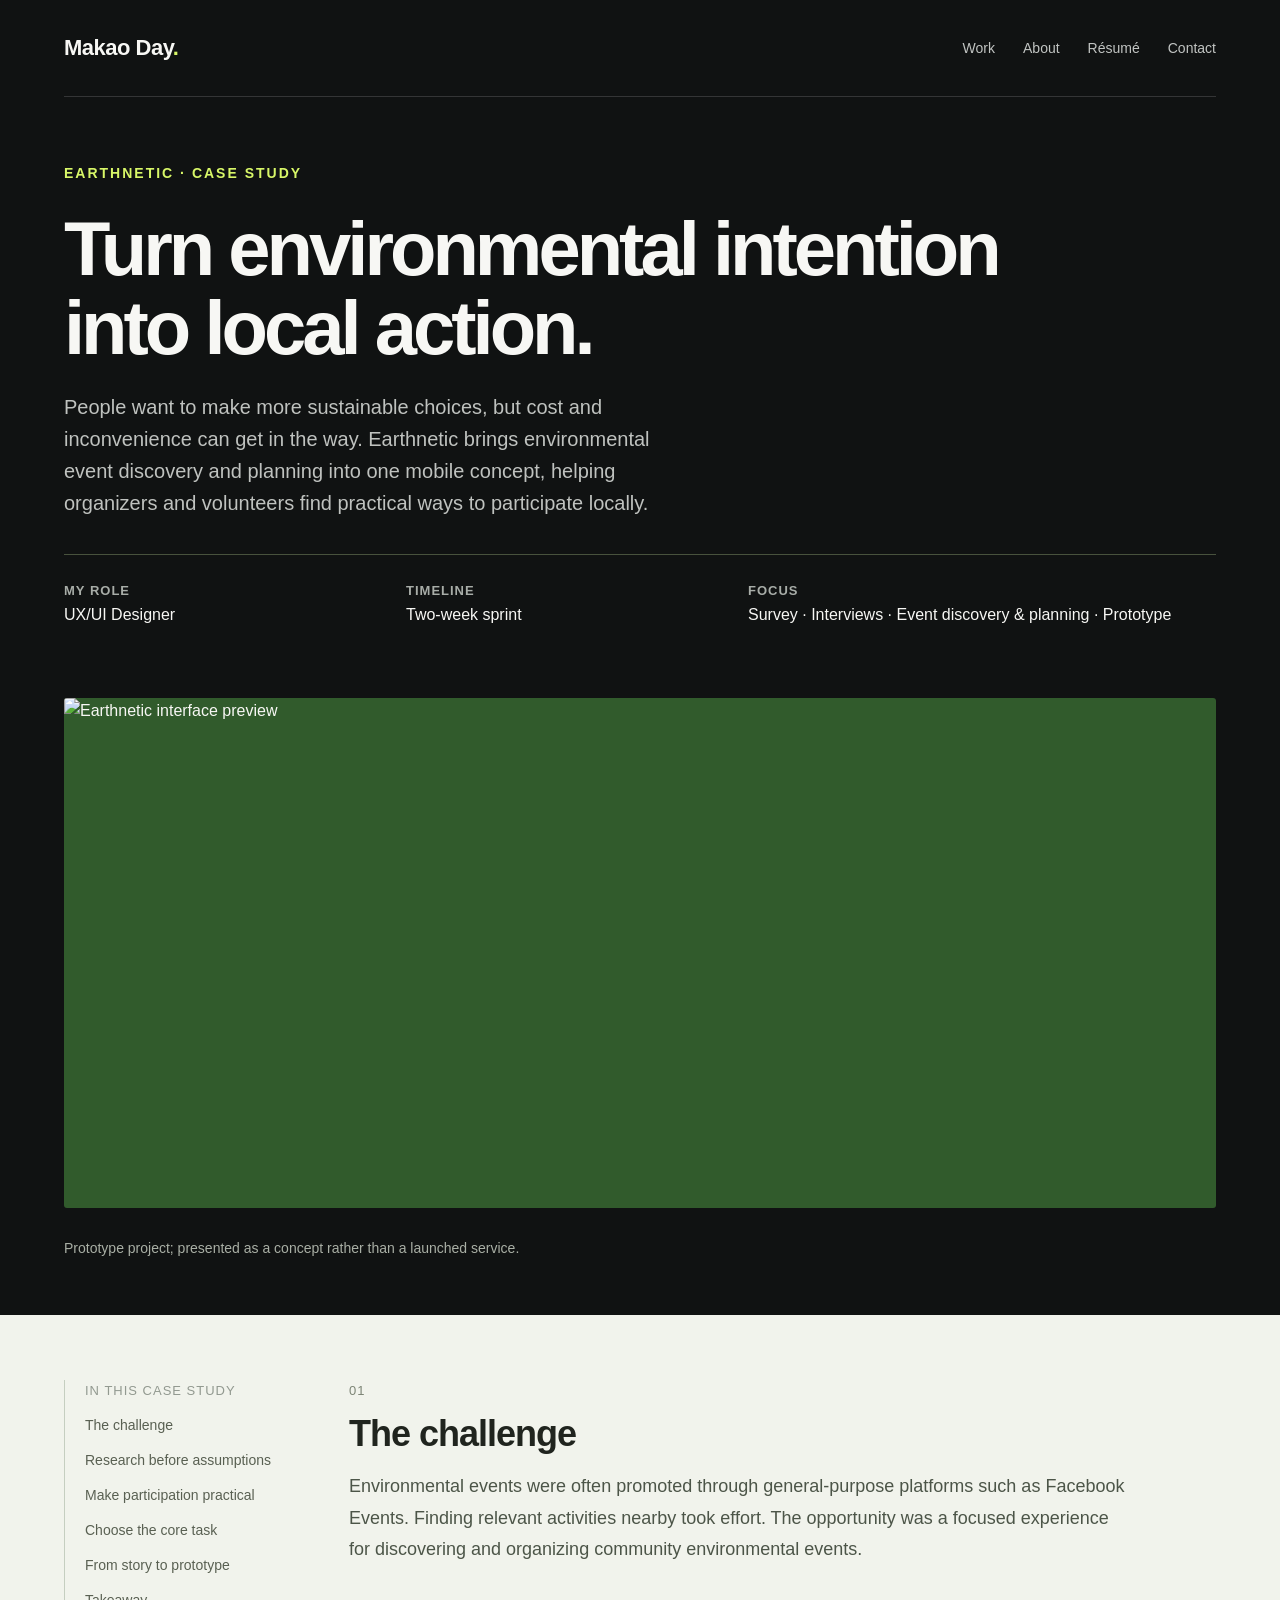
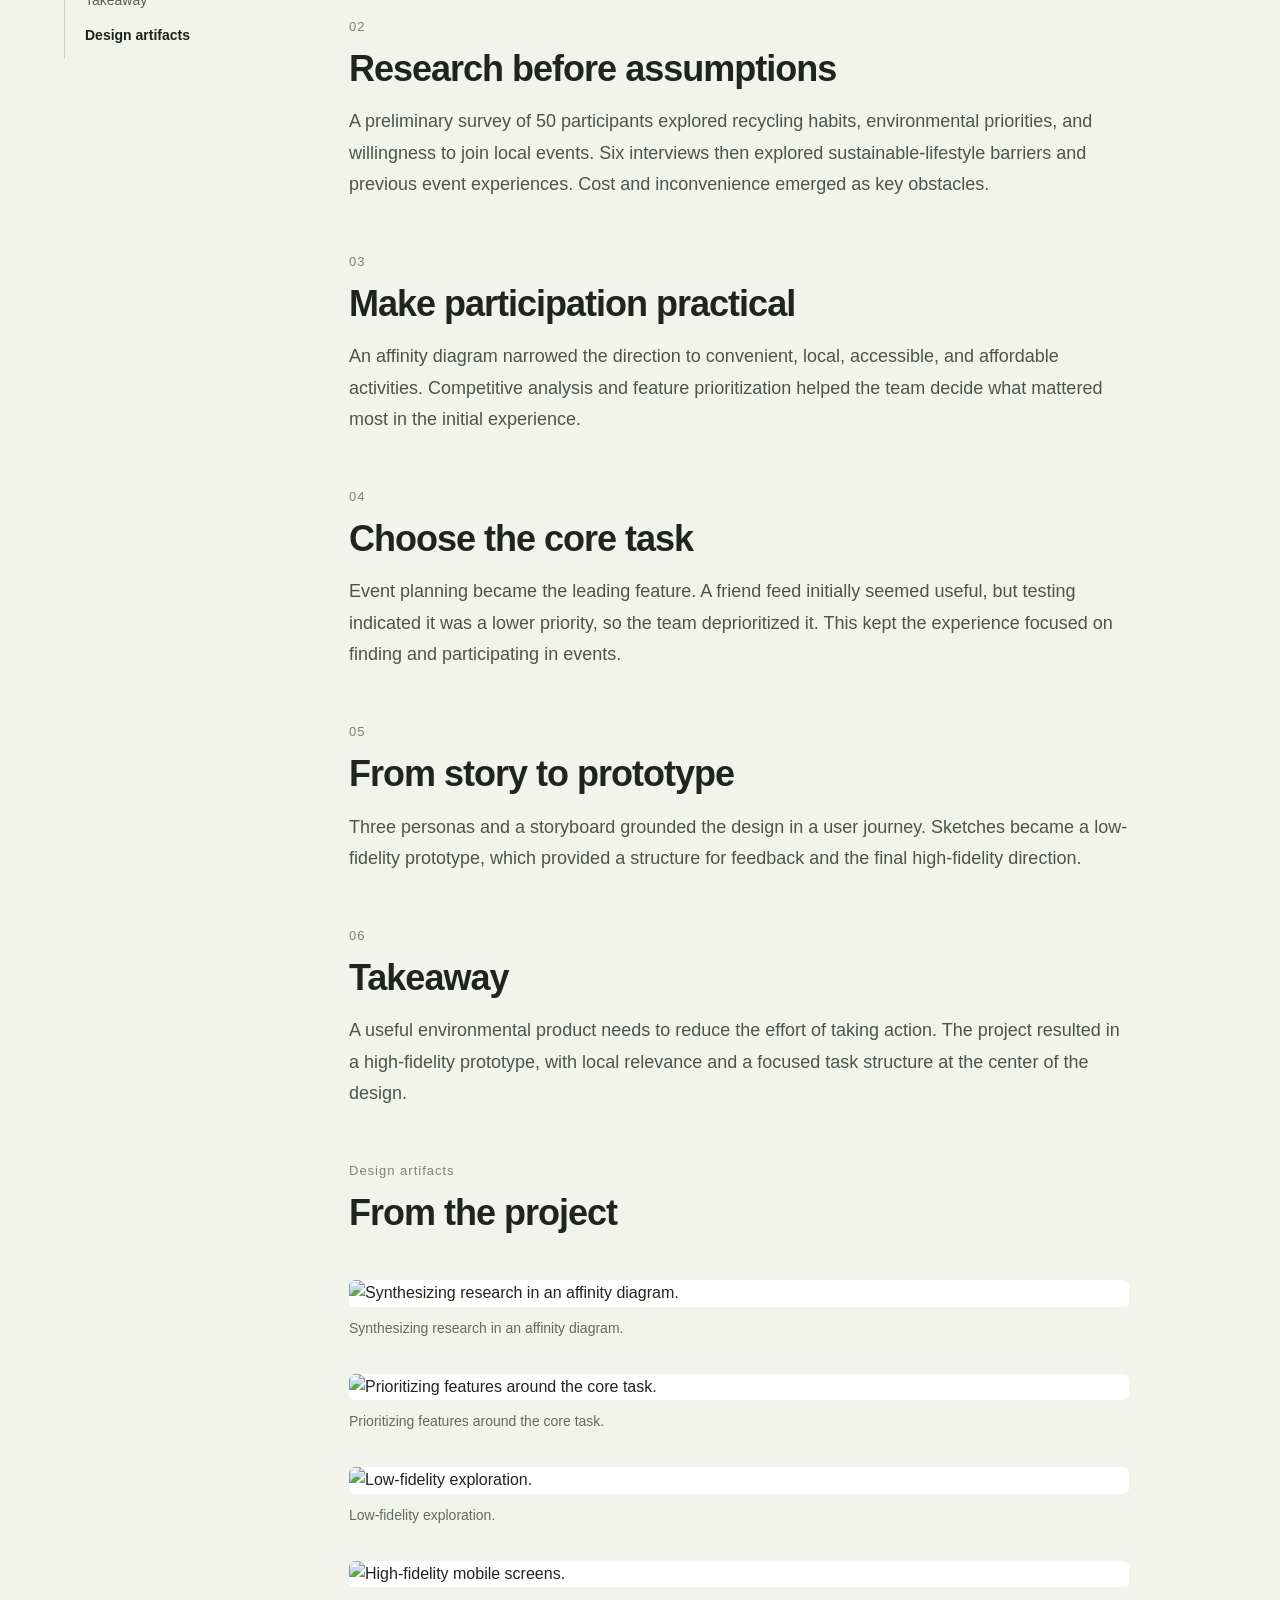
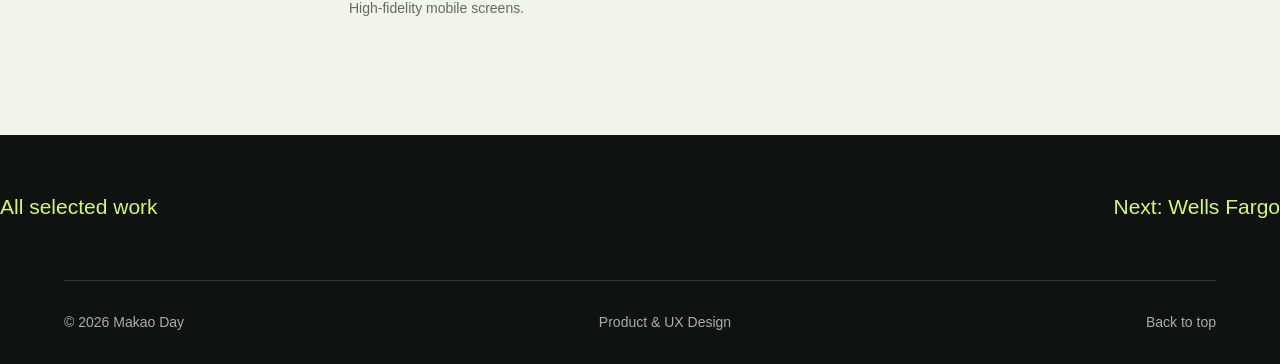
==== earthnetic.html @ 259cfce4 "Add files via upload" ====
<!doctype html><html lang="en"><head><meta charset="utf-8"><meta name="viewport" content="width=device-width,initial-scale=1"><title>Earthnetic | Makao Day</title><meta name="description" content="A mobile concept connecting people with environmental events in their community."><meta name="theme-color" content="#101112"><link rel="stylesheet" href="style.css"><link rel="icon" href="favicon.svg" type="image/svg+xml"></head><body><a class="skip" href="#main">Skip to content</a><div class="wrap"><header><a class="brand" href="index.html">Makao Day<span style="color:#d8f768">.</span></a><nav aria-label="Main navigation"><a href="index.html#work">Work</a><a href="index.html#about">About</a><a href="resume.html">Résumé</a><a href="index.html#contact">Contact</a></nav></header></div><main id="main"><div class="wrap"><section class="case-hero"><div class="eyebrow">Earthnetic · Case study</div><h1>Turn environmental intention into local action.</h1><p class="intro">People want to make more sustainable choices, but cost and inconvenience can get in the way. Earthnetic brings environmental event discovery and planning into one mobile concept, helping organizers and volunteers find practical ways to participate locally.</p><div class="case-meta"><div><strong>My role</strong><span>UX/UI Designer</span></div><div><strong>Timeline</strong><span>Two-week sprint</span></div><div><strong>Focus</strong><span>Survey · Interviews · Event discovery & planning · Prototype</span></div></div></section><div class="case-cover " style="--accent:#315b2c"><img src="assets/home-5-56.webp" alt="Earthnetic interface preview"></div><p class="note">Prototype project; presented as a concept rather than a launched service.</p></div><div class="case-body"><div class="wrap case-layout"><aside class="toc" aria-label="Case study sections"><div class="meta">In this case study</div><a href="#section-0">The challenge</a><a href="#section-1">Research before assumptions</a><a href="#section-2">Make participation practical</a><a href="#section-3">Choose the core task</a><a href="#section-4">From story to prototype</a><a href="#section-5">Takeaway</a><a href="#design-artifacts">Design artifacts</a></aside><article class="story"><section id="section-0"><span class="number">01</span><h2>The challenge</h2><p>Environmental events were often promoted through general-purpose platforms such as Facebook Events. Finding relevant activities nearby took effort. The opportunity was a focused experience for discovering and organizing community environmental events.</p></section><section id="section-1"><span class="number">02</span><h2>Research before assumptions</h2><p>A preliminary survey of 50 participants explored recycling habits, environmental priorities, and willingness to join local events. Six interviews then explored sustainable-lifestyle barriers and previous event experiences. Cost and inconvenience emerged as key obstacles.</p></section><section id="section-2"><span class="number">03</span><h2>Make participation practical</h2><p>An affinity diagram narrowed the direction to convenient, local, accessible, and affordable activities. Competitive analysis and feature prioritization helped the team decide what mattered most in the initial experience.</p></section><section id="section-3"><span class="number">04</span><h2>Choose the core task</h2><p>Event planning became the leading feature. A friend feed initially seemed useful, but testing indicated it was a lower priority, so the team deprioritized it. This kept the experience focused on finding and participating in events.</p></section><section id="section-4"><span class="number">05</span><h2>From story to prototype</h2><p>Three personas and a storyboard grounded the design in a user journey. Sketches became a low-fidelity prototype, which provided a structure for feedback and the final high-fidelity direction.</p></section><section id="section-5"><span class="number">06</span><h2>Takeaway</h2><p>A useful environmental product needs to reduce the effort of taking action. The project resulted in a high-fidelity prototype, with local relevance and a focused task structure at the center of the design.</p></section><section id="design-artifacts"><span class="number">Design artifacts</span><h2>From the project</h2><div class="gallery"><figure><img data-zoom tabindex="0" src="assets/earthnetic-3-45.webp" alt="Synthesizing research in an affinity diagram." loading="lazy"><figcaption>Synthesizing research in an affinity diagram.</figcaption></figure><figure><img data-zoom tabindex="0" src="assets/earthnetic-4-50.webp" alt="Prioritizing features around the core task." loading="lazy"><figcaption>Prioritizing features around the core task.</figcaption></figure><figure><img data-zoom tabindex="0" src="assets/earthnetic-7-60.webp" alt="Low-fidelity exploration." loading="lazy"><figcaption>Low-fidelity exploration.</figcaption></figure><figure><img data-zoom tabindex="0" src="assets/earthnetic-8-64.webp" alt="High-fidelity mobile screens." loading="lazy"><figcaption>High-fidelity mobile screens.</figcaption></figure></div></section></article></div></div><div class="wrap next"><a href="index.html#work">All selected work</a><a href="wells-fargo.html">Next: Wells Fargo</a></div></main><div class="wrap"><footer><span>© 2026 Makao Day</span><span>Product & UX Design</span><a href="#main">Back to top</a></footer></div><dialog aria-label="Expanded project image"><button type="button">Close image</button><img alt=""></dialog><script src="script.js"></script></body></html>
---- style.css ----
*{box-sizing:border-box}html{scroll-behavior:smooth}body{margin:0;background:#101112;color:#f7f7f4;font-family:Arial,Helvetica,sans-serif;font-size:16px;line-height:1.65}a{color:inherit;text-decoration:none}a:focus-visible,button:focus-visible{outline:3px solid #d8f768;outline-offset:6px}.wrap{max-width:1280px;margin:auto;padding:0 64px}header{display:flex;align-items:center;justify-content:space-between;padding:28px 0;border-bottom:1px solid #343536}nav{display:flex;gap:28px}.brand{font-weight:700;font-size:19px;letter-spacing:-.5px}nav a{font-size:14px;color:#c1c4c2}nav a:hover{color:#d8f768}.hero{padding:86px 0 70px;position:relative}.eyebrow{font-size:14px;text-transform:uppercase;letter-spacing:2px;color:#d8f768;font-weight:600}h1{font-size:clamp(48px,7vw,90px);line-height:1.04;letter-spacing:-4px;font-weight:500;margin:24px 0}h1 em{font-style:normal;color:#d8f768}.intro{max-width:610px;font-size:20px;color:#bfc2bf;line-height:1.6}.hero-bottom{display:flex;justify-content:space-between;align-items:end;gap:24px;margin-top:36px}.pill{display:inline-block;border:1px solid #545653;border-radius:100px;padding:10px 18px;font-size:14px;color:#d5d7d2}.button{display:inline-block;background:#d8f768;color:#171b11;padding:13px 23px;border-radius:4px;font-size:16px;font-weight:600}.section-head{display:flex;justify-content:space-between;align-items:center;border-top:1px solid #343536;padding:28px 0}.section-head h2{font-size:24px;letter-spacing:-.7px;margin:0}.muted{color:#a8ada8;font-size:14px}.grid{display:grid;grid-template-columns:1fr 1fr;gap:46px 28px}.card{display:block}.art{height:365px;overflow:hidden;border-radius:8px;display:flex;justify-content:center;align-items:center;background:var(--accent)}.art img{width:100%;height:100%;object-fit:cover;transition:transform .4s}.card.wells .art img{object-fit:contain;width:auto;max-width:75%;padding:25px 0}.card:hover .art img{transform:scale(1.035)}.card h3{font-size:25px;letter-spacing:-.8px;margin:17px 0 6px}.card p{color:#bfc2bf;margin:7px 0 12px;max-width:490px}.meta{font-size:13px;color:#929990;text-transform:uppercase;letter-spacing:1px}.card .read{font-size:14px;border-bottom:1px solid #b7c78d;padding-bottom:4px;color:#d8f768;display:inline-block;margin-top:12px}.about{display:grid;grid-template-columns:1fr 1.45fr;gap:60px;margin:100px 0 70px;border-top:1px solid #343536;padding-top:55px}.portrait{width:100%;border-radius:8px}.about h2,.contact h2{font-size:44px;line-height:1.12;letter-spacing:-2px;margin:12px 0 20px}.about p{color:#bfc2bf}.skills{display:flex;flex-wrap:wrap;gap:10px;margin-top:25px}.skills span{font-size:14px;border:1px solid #3e443c;padding:7px 12px;border-radius:4px}.extra{display:grid;grid-template-columns:1fr 1fr;gap:28px;margin:70px 0}.extra img{width:100%;border-radius:8px}.extra h3{font-size:30px;line-height:1.2}.contact{padding:70px 0;border-top:1px solid #343536}.contact p{color:#bfc2bf}.contact .email{font-size:clamp(18px,3vw,32px);border-bottom:1px solid #d8f768;overflow-wrap:anywhere}footer{display:flex;justify-content:space-between;padding:30px 0;border-top:1px solid #343536;font-size:14px;color:#a8ada8}.case-hero{padding:65px 0 45px}.case-hero h1{max-width:950px;font-size:clamp(42px,6vw,76px)}.case-meta{display:grid;grid-template-columns:1fr 1fr 1.5fr;gap:30px;border-top:1px solid #343536;padding:25px 0;margin-top:35px}.case-meta strong{display:block;font-size:13px;letter-spacing:1px;text-transform:uppercase;color:#a8ada8}.case-meta span{font-size:16px}.case-cover{height:510px;display:flex;justify-content:center;align-items:center;border-radius:8px;overflow:hidden;background:var(--accent)}.case-cover img{height:100%;width:100%;object-fit:contain}.case-cover.wells img{padding:30px;width:auto;max-width:100%}.case-body{background:#f3f4ef;color:#20241e;margin-top:55px;padding:65px 0}.case-layout{display:grid;grid-template-columns:220px 1fr;gap:65px}.toc{position:sticky;top:24px;align-self:start}.toc a{display:block;font-size:14px;color:#596052;margin:12px 0}.toc a:hover{color:#20241e;text-decoration:underline}.story section{padding:0 0 38px;scroll-margin-top:30px;max-width:780px}.story h2{font-size:31px;letter-spacing:-1px;line-height:1.2;margin:0 0 16px}.story p{margin:0;color:#4c5548;font-size:18px;line-height:1.75}.number{display:block;color:#7c8475;font-size:13px;letter-spacing:1px;margin-bottom:10px}.gallery{display:grid;gap:34px;padding-top:30px}.gallery figure{margin:0}.gallery img{display:block;width:100%;height:auto;border-radius:6px;background:white;cursor:zoom-in}.gallery figcaption{font-size:14px;color:#626c5a;margin-top:10px}.note{font-size:14px;color:#a9afa5;padding:15px 0 0}.next{padding:55px 0;display:flex;justify-content:space-between;gap:20px}.next a{color:#d8f768;font-size:21px}dialog{border:0;background:#151714;padding:20px;border-radius:8px;width:95vw;max-width:1300px;max-height:95vh;color:white}dialog::backdrop{background:#000d}dialog img{max-width:100%;max-height:78vh;display:block;margin:auto;object-fit:contain}dialog button{display:block;margin:0 0 15px auto;border:1px solid #7d8675;background:transparent;color:white;font-size:16px;padding:8px 18px;cursor:pointer}.resume{max-width:850px}.resume h1{font-size:60px}.resume h2{margin-top:38px;font-size:24px}.resume h3{font-size:19px;margin:24px 0 0}.resume p{color:#c5cac0}.skip{position:absolute;left:-9999px}.skip:focus{left:15px;top:10px;background:#d8f768;color:black;padding:8px;z-index:5}@media(max-width:800px){.wrap{padding:0 24px}header{padding:20px 0}nav{gap:16px}.hero{padding:56px 0}h1{letter-spacing:-2px}.intro{font-size:18px}.hero-bottom{align-items:start;flex-direction:column}.grid{gap:32px 20px}.art{height:270px}.about{grid-template-columns:1fr;gap:28px;margin-top:65px}.portrait{max-width:440px}.case-layout{display:block}.toc{display:none}.case-meta{grid-template-columns:1fr 1fr}.case-meta div:last-child{grid-column:1/-1}.case-cover{height:380px}.case-body{padding:40px 0}.story p{font-size:17px}.extra{gap:25px}.extra h3{font-size:24px}}@media(max-width:560px){.grid,.extra{grid-template-columns:1fr}.art{height:320px}.brand{font-size:17px}nav{gap:12px}nav a{font-size:13px}.hero h1{font-size:49px}.section-head{align-items:start;gap:12px}.about h2,.contact h2{font-size:36px}.case-cover{height:330px}.case-meta{gap:18px}.next{flex-direction:column}footer{gap:20px;flex-wrap:wrap}}@media(prefers-reduced-motion:reduce){html{scroll-behavior:auto}.art img{transition:none}}@media print{body{background:white;color:black}header,footer,.button{display:none}.resume{max-width:none}.resume p{color:black}.wrap{padding:0}h1{font-size:32px!important}.resume h2{margin-top:20px}.resume h3{margin-top:14px}}
/* Editorial composition and motion */
:root{--lime:#d8f768;--ease:cubic-bezier(.22,1,.36,1)}
@view-transition{navigation:auto}
::view-transition-old(root){animation:page-out .28s ease both}
::view-transition-new(root){animation:page-in .5s var(--ease) both}
@keyframes page-out{to{opacity:0;transform:translateX(-35px)}}
@keyframes page-in{from{opacity:0;transform:translateX(55px)}to{opacity:1;transform:translateX(0)}}
body{background:#101212}header{position:relative;padding:30px 0}.brand{font-size:22px}nav a{position:relative}nav a:after{content:'';position:absolute;left:0;bottom:-5px;width:0;height:1px;background:var(--lime);transition:width .25s}nav a:hover:after{width:100%}.hero{padding:70px 0 64px}.hero-index{font-size:12px;letter-spacing:2px;color:#7b847a;margin-bottom:40px}.hero .eyebrow{letter-spacing:1px}.hero h1{font-size:clamp(68px,9vw,118px);font-weight:600;line-height:.98;letter-spacing:-6px;max-width:880px}.hero h1 em{font-family:Georgia,serif;font-weight:400;font-style:italic;letter-spacing:-6px}.hero .intro{max-width:580px;font-size:19px}.hero-note{position:absolute;right:0;bottom:155px;display:flex;align-items:center;gap:18px;font-size:14px;color:#bdc5ba;line-height:1.5}.hero-note img{width:86px;height:108px;object-fit:cover;border-radius:45px}.hero-bottom{margin-top:45px}.button{border:0;border-radius:100px;padding:14px 24px;transition:transform .25s,background .25s}.button:hover{background:#ebffa7;transform:translateY(-3px)}.pill{background:#191e17;border-color:#343e2e}.section-head{padding:32px 0}.section-head h2{font-size:28px}.grid{gap:56px 30px}.card{position:relative}.art{border-radius:3px;height:370px}.card-copy{padding:20px 0 0}.project-index{font-size:12px;letter-spacing:1.6px;color:#929c88}.card h3{margin-top:12px;font-size:29px;line-height:1.15}.card p{font-size:16px}.card .read{margin-top:18px}.card .art img{transition:transform .7s var(--ease)}.card:hover .art img{transform:scale(1.055)}.card.wells{grid-column:1/-1;display:grid;grid-template-columns:1.1fr 1fr;background:#1b201a;gap:48px;border-radius:4px;overflow:hidden}.card.wells .art{height:465px;border-radius:0}.card.wells .card-copy{align-self:center;padding:30px 40px 30px 0}.card.wells h3{font-size:42px;letter-spacing:-1.4px}.card.wells p{font-size:20px;line-height:1.55}.card.wells .meta{display:block;margin-top:22px}.card.wells .art img{max-width:85%}.card:last-child{grid-column:1/-1;display:grid;grid-template-columns:1fr 1fr;gap:48px;border-top:1px solid #343b32;padding-top:42px}.card:last-child .card-copy{align-self:center;padding-right:35px}.about{margin-top:110px;padding-top:70px}.about h2{font-size:52px;letter-spacing:-2px}.portrait{border-radius:3px;aspect-ratio:4/5;object-fit:cover}.skills span{border-radius:100px}.contact{position:relative;padding:80px 0 90px;overflow:hidden}.contact-mark{display:block;font-size:clamp(45px,10vw,122px);font-weight:700;color:#d8f768;line-height:1;letter-spacing:-4px;margin-bottom:44px}.contact h2{font-size:32px}.case-hero h1{font-weight:600}.case-cover{border-radius:3px}.case-body{background:#f1f3ec}.story h2{font-size:36px}.story section{padding-bottom:50px}.case-meta{border-top-color:#48523d}.toc{border-left:1px solid #c5cec0;padding-left:20px}.toc a[aria-current=true]{color:#1c2417;font-weight:700}.scroll-progress{position:fixed;left:0;top:0;height:3px;background:var(--lime);transform-origin:left;z-index:40;pointer-events:none;width:100%;transform:scaleX(0)}.reveal{opacity:0;transform:translateY(28px);transition:opacity .7s var(--ease),transform .7s var(--ease)}.reveal.visible{opacity:1;transform:none}.page-leaving{animation:page-out .2s ease both}.page-entering{animation:page-in .4s var(--ease) both}.outline-button{display:inline-block;border:1px solid #5c6756;border-radius:100px;padding:12px 20px;background:transparent;color:inherit;font-size:15px;font-family:inherit;cursor:pointer}.outline-button:hover{border-color:var(--lime);color:var(--lime)}.resume-actions{display:flex;gap:12px;flex-wrap:wrap;margin:28px 0 45px}.japanese{max-width:1000px}.japanese h1{letter-spacing:0;font-size:56px}.japanese h2{letter-spacing:0}.japanese p{line-height:1.9}.japanese h3{line-height:1.6}.resume-skill-list{border-top:1px solid #48523d;margin-top:40px}
@media(max-width:1000px){.hero-note{right:0;bottom:130px}.hero .intro{max-width:480px}.hero-note span{display:none}.card.wells{gap:28px}.card.wells .card-copy{padding-right:25px}.card.wells h3{font-size:34px}.card.wells p{font-size:18px}}
@media(max-width:800px){.hero h1{font-size:80px;letter-spacing:-4px}.hero-note{position:static;margin-top:25px}.hero-note img{width:45px;height:55px}.hero-note span{display:block}.hero-bottom{margin-top:25px}.card.wells{gap:25px}.card.wells .art{height:360px}.card.wells .card-copy{padding:25px 20px 25px 0}.card.wells h3{font-size:30px}.card.wells p{font-size:16px}.card:last-child{gap:25px}.art{height:290px}.about h2{font-size:42px}}
@media(max-width:560px){.hero{padding-top:38px}.hero-index{margin-bottom:26px}.hero h1{font-size:64px;letter-spacing:-3px}.hero h1 em{letter-spacing:-3px}.card.wells,.card:last-child{display:block}.card.wells .card-copy{padding:26px}.card.wells .art{height:350px}.card:last-child .card-copy{padding-right:0}.art{height:340px}.card h3{font-size:27px}.section-head .muted{max-width:135px;font-size:12px;text-align:right}.section-head h2{font-size:23px}.contact-mark{letter-spacing:-2px}.story h2{font-size:30px}.japanese h1{font-size:40px}}
@media(prefers-reduced-motion:reduce){::view-transition-old(root),::view-transition-new(root){animation:none}.reveal{opacity:1;transform:none;transition:none}.page-leaving,.page-entering{animation:none}.button,.card .art img{transition:none}.button:hover{transform:none}}
@media print{.scroll-progress,.resume-actions{display:none}.reveal{opacity:1;transform:none}}
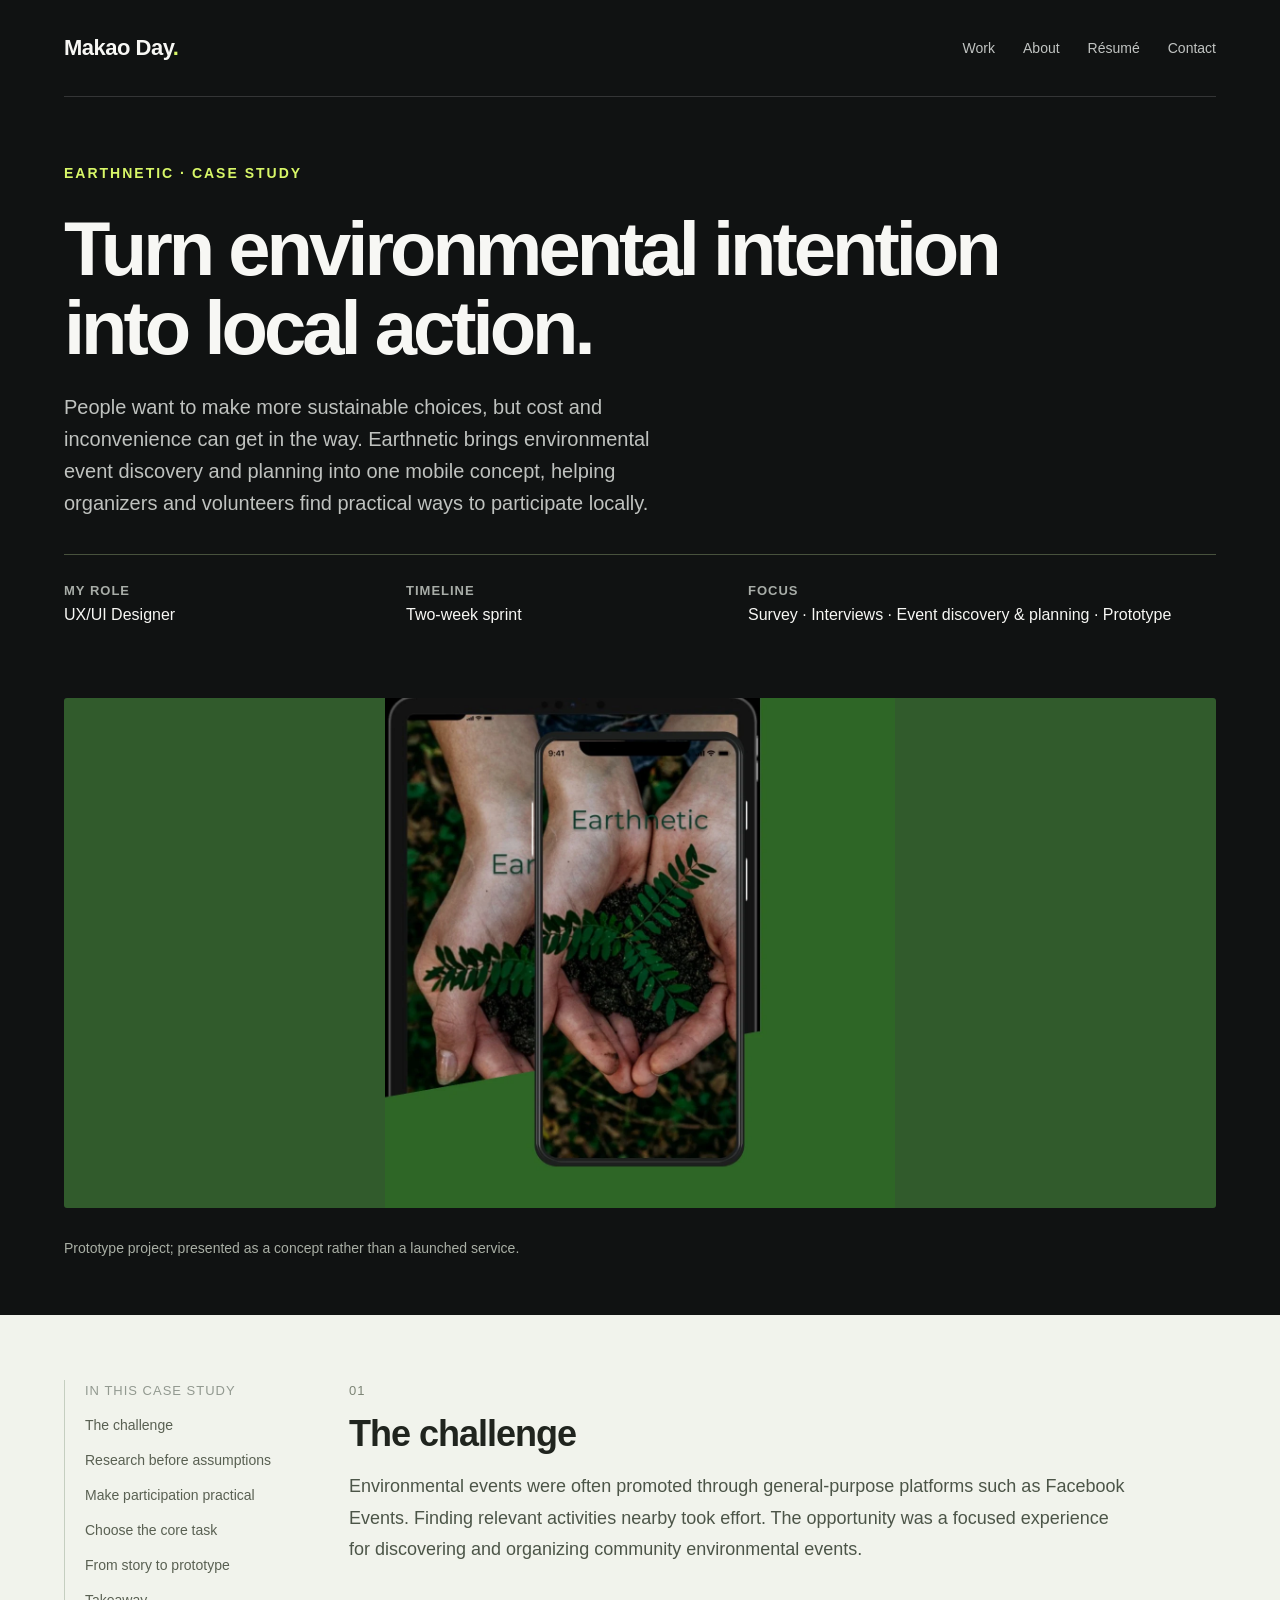
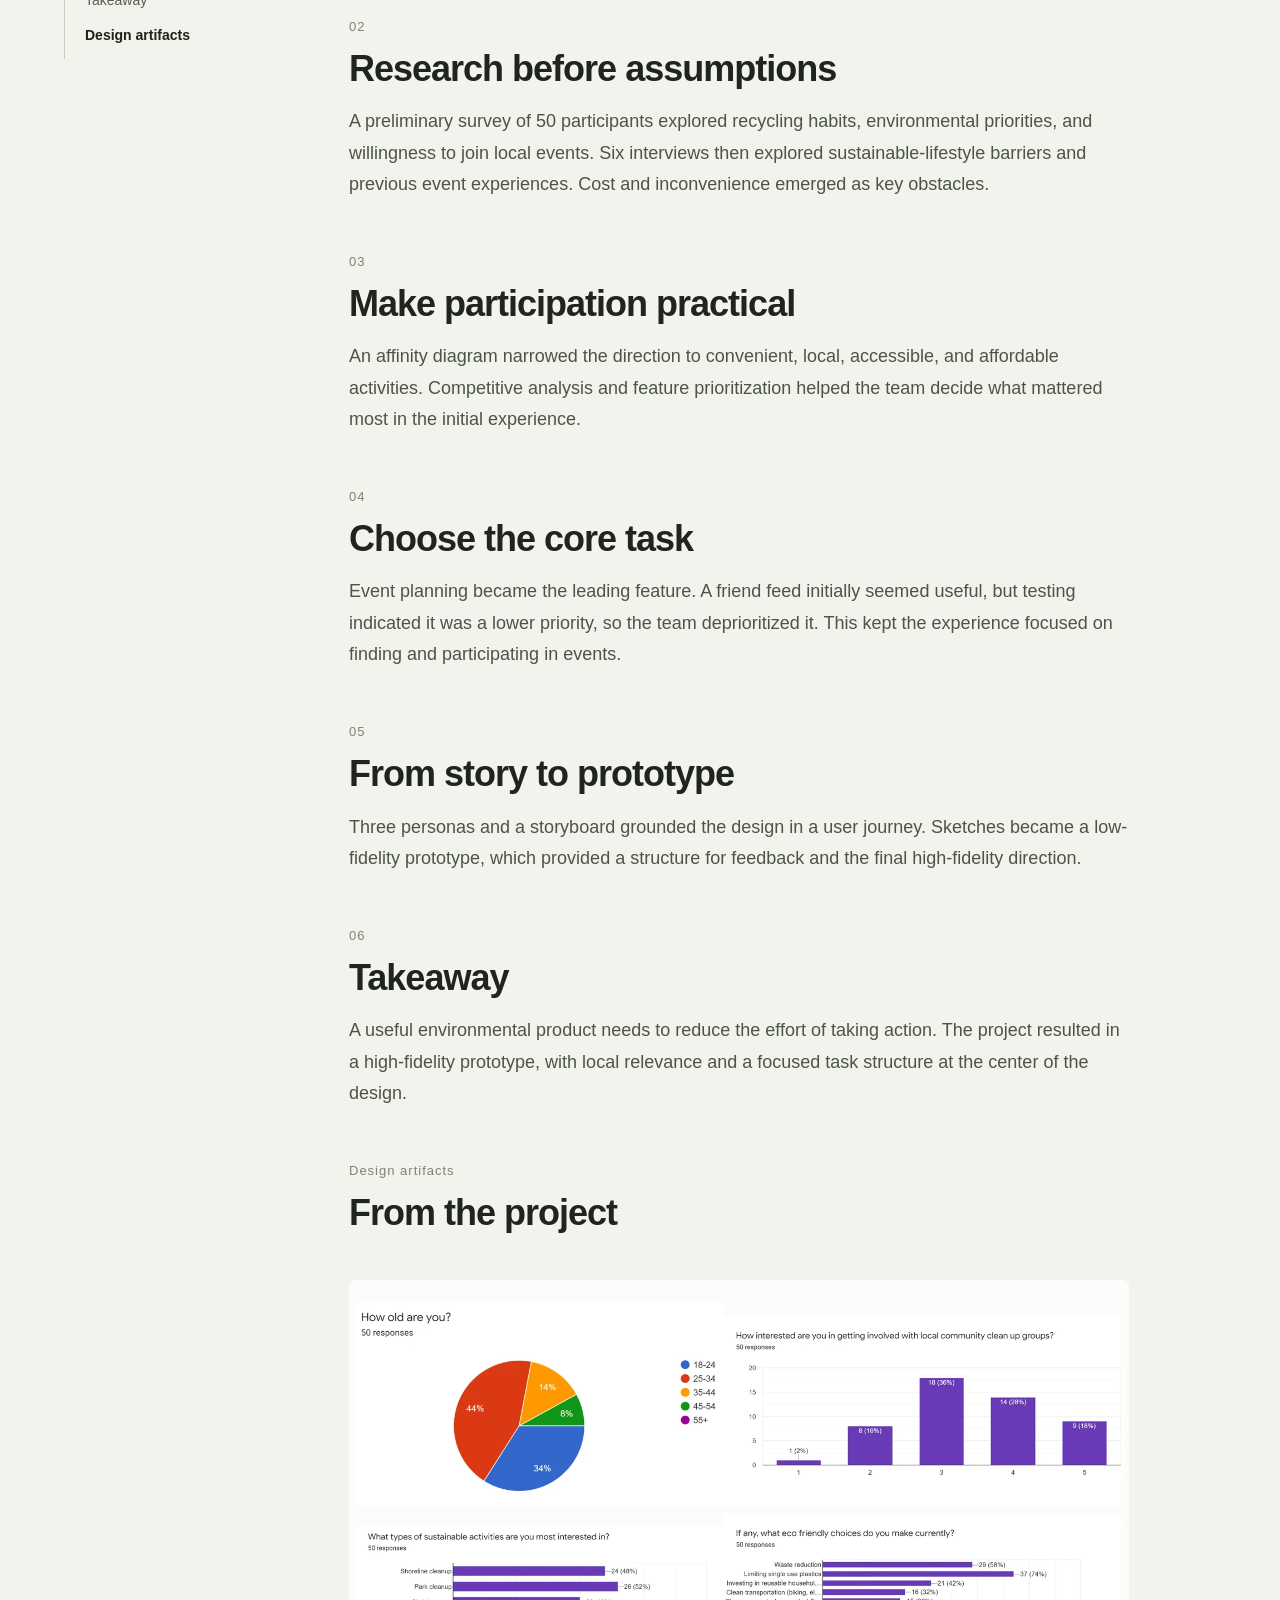
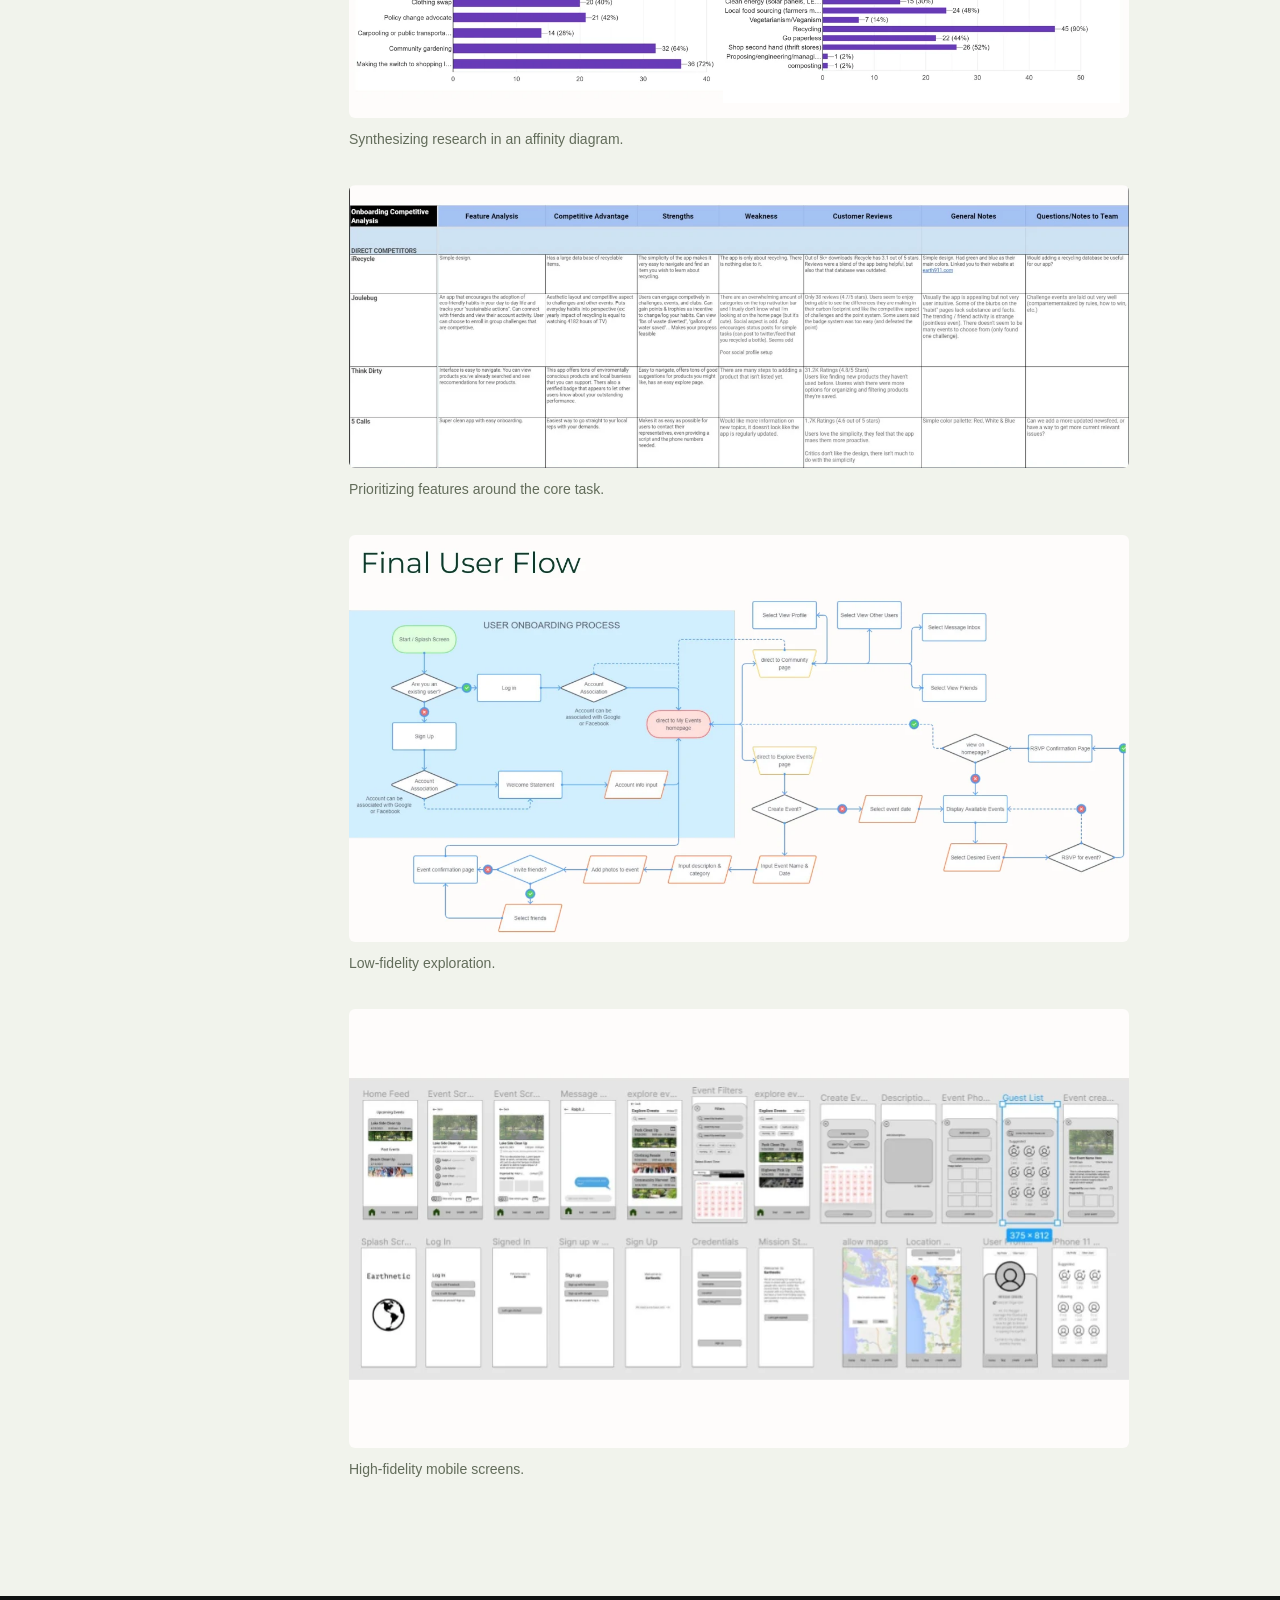
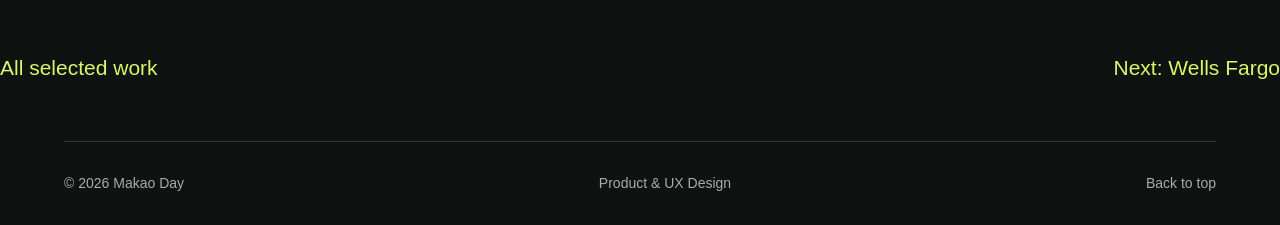
==== commit 0ca90306: "Add files via upload" ====
--- a/earthnetic.html
+++ b/earthnetic.html
@@ -1 +1 @@
-<!doctype html><html lang="en"><head><meta charset="utf-8"><meta name="viewport" content="width=device-width,initial-scale=1"><title>Earthnetic | Makao Day</title><meta name="description" content="A mobile concept connecting people with environmental events in their community."><meta name="theme-color" content="#101112"><link rel="stylesheet" href="style.css"><link rel="icon" href="favicon.svg" type="image/svg+xml"></head><body><a class="skip" href="#main">Skip to content</a><div class="wrap"><header><a class="brand" href="index.html">Makao Day<span style="color:#d8f768">.</span></a><nav aria-label="Main navigation"><a href="index.html#work">Work</a><a href="index.html#about">About</a><a href="resume.html">Résumé</a><a href="index.html#contact">Contact</a></nav></header></div><main id="main"><div class="wrap"><section class="case-hero"><div class="eyebrow">Earthnetic · Case study</div><h1>Turn environmental intention into local action.</h1><p class="intro">People want to make more sustainable choices, but cost and inconvenience can get in the way. Earthnetic brings environmental event discovery and planning into one mobile concept, helping organizers and volunteers find practical ways to participate locally.</p><div class="case-meta"><div><strong>My role</strong><span>UX/UI Designer</span></div><div><strong>Timeline</strong><span>Two-week sprint</span></div><div><strong>Focus</strong><span>Survey · Interviews · Event discovery & planning · Prototype</span></div></div></section><div class="case-cover " style="--accent:#315b2c"><img src="assets/home-5-56.webp" alt="Earthnetic interface preview"></div><p class="note">Prototype project; presented as a concept rather than a launched service.</p></div><div class="case-body"><div class="wrap case-layout"><aside class="toc" aria-label="Case study sections"><div class="meta">In this case study</div><a href="#section-0">The challenge</a><a href="#section-1">Research before assumptions</a><a href="#section-2">Make participation practical</a><a href="#section-3">Choose the core task</a><a href="#section-4">From story to prototype</a><a href="#section-5">Takeaway</a><a href="#design-artifacts">Design artifacts</a></aside><article class="story"><section id="section-0"><span class="number">01</span><h2>The challenge</h2><p>Environmental events were often promoted through general-purpose platforms such as Facebook Events. Finding relevant activities nearby took effort. The opportunity was a focused experience for discovering and organizing community environmental events.</p></section><section id="section-1"><span class="number">02</span><h2>Research before assumptions</h2><p>A preliminary survey of 50 participants explored recycling habits, environmental priorities, and willingness to join local events. Six interviews then explored sustainable-lifestyle barriers and previous event experiences. Cost and inconvenience emerged as key obstacles.</p></section><section id="section-2"><span class="number">03</span><h2>Make participation practical</h2><p>An affinity diagram narrowed the direction to convenient, local, accessible, and affordable activities. Competitive analysis and feature prioritization helped the team decide what mattered most in the initial experience.</p></section><section id="section-3"><span class="number">04</span><h2>Choose the core task</h2><p>Event planning became the leading feature. A friend feed initially seemed useful, but testing indicated it was a lower priority, so the team deprioritized it. This kept the experience focused on finding and participating in events.</p></section><section id="section-4"><span class="number">05</span><h2>From story to prototype</h2><p>Three personas and a storyboard grounded the design in a user journey. Sketches became a low-fidelity prototype, which provided a structure for feedback and the final high-fidelity direction.</p></section><section id="section-5"><span class="number">06</span><h2>Takeaway</h2><p>A useful environmental product needs to reduce the effort of taking action. The project resulted in a high-fidelity prototype, with local relevance and a focused task structure at the center of the design.</p></section><section id="design-artifacts"><span class="number">Design artifacts</span><h2>From the project</h2><div class="gallery"><figure><img data-zoom tabindex="0" src="assets/earthnetic-3-45.webp" alt="Synthesizing research in an affinity diagram." loading="lazy"><figcaption>Synthesizing research in an affinity diagram.</figcaption></figure><figure><img data-zoom tabindex="0" src="assets/earthnetic-4-50.webp" alt="Prioritizing features around the core task." loading="lazy"><figcaption>Prioritizing features around the core task.</figcaption></figure><figure><img data-zoom tabindex="0" src="assets/earthnetic-7-60.webp" alt="Low-fidelity exploration." loading="lazy"><figcaption>Low-fidelity exploration.</figcaption></figure><figure><img data-zoom tabindex="0" src="assets/earthnetic-8-64.webp" alt="High-fidelity mobile screens." loading="lazy"><figcaption>High-fidelity mobile screens.</figcaption></figure></div></section></article></div></div><div class="wrap next"><a href="index.html#work">All selected work</a><a href="wells-fargo.html">Next: Wells Fargo</a></div></main><div class="wrap"><footer><span>© 2026 Makao Day</span><span>Product & UX Design</span><a href="#main">Back to top</a></footer></div><dialog aria-label="Expanded project image"><button type="button">Close image</button><img alt=""></dialog><script src="script.js"></script></body></html>+<!doctype html><html lang="en"><head><meta charset="utf-8"><meta name="viewport" content="width=device-width,initial-scale=1"><title>Earthnetic | Makao Day</title><meta name="description" content="A mobile concept connecting people with environmental events in their community."><meta name="theme-color" content="#101112"><link rel="stylesheet" href="style.css"><link rel="icon" href="favicon.svg" type="image/svg+xml"></head><body><a class="skip" href="#main">Skip to content</a><div class="wrap"><header><a class="brand" href="index.html">Makao Day<span style="color:#d8f768">.</span></a><nav aria-label="Main navigation"><a href="index.html#work">Work</a><a href="index.html#about">About</a><a href="resume.html">Résumé</a><a href="index.html#contact">Contact</a></nav></header></div><main id="main"><div class="wrap"><section class="case-hero"><div class="eyebrow">Earthnetic · Case study</div><h1>Turn environmental intention into local action.</h1><p class="intro">People want to make more sustainable choices, but cost and inconvenience can get in the way. Earthnetic brings environmental event discovery and planning into one mobile concept, helping organizers and volunteers find practical ways to participate locally.</p><div class="case-meta"><div><strong>My role</strong><span>UX/UI Designer</span></div><div><strong>Timeline</strong><span>Two-week sprint</span></div><div><strong>Focus</strong><span>Survey · Interviews · Event discovery & planning · Prototype</span></div></div></section><div class="case-cover " style="--accent:#315b2c"><img src="home-5-56.webp" alt="Earthnetic interface preview"></div><p class="note">Prototype project; presented as a concept rather than a launched service.</p></div><div class="case-body"><div class="wrap case-layout"><aside class="toc" aria-label="Case study sections"><div class="meta">In this case study</div><a href="#section-0">The challenge</a><a href="#section-1">Research before assumptions</a><a href="#section-2">Make participation practical</a><a href="#section-3">Choose the core task</a><a href="#section-4">From story to prototype</a><a href="#section-5">Takeaway</a><a href="#design-artifacts">Design artifacts</a></aside><article class="story"><section id="section-0"><span class="number">01</span><h2>The challenge</h2><p>Environmental events were often promoted through general-purpose platforms such as Facebook Events. Finding relevant activities nearby took effort. The opportunity was a focused experience for discovering and organizing community environmental events.</p></section><section id="section-1"><span class="number">02</span><h2>Research before assumptions</h2><p>A preliminary survey of 50 participants explored recycling habits, environmental priorities, and willingness to join local events. Six interviews then explored sustainable-lifestyle barriers and previous event experiences. Cost and inconvenience emerged as key obstacles.</p></section><section id="section-2"><span class="number">03</span><h2>Make participation practical</h2><p>An affinity diagram narrowed the direction to convenient, local, accessible, and affordable activities. Competitive analysis and feature prioritization helped the team decide what mattered most in the initial experience.</p></section><section id="section-3"><span class="number">04</span><h2>Choose the core task</h2><p>Event planning became the leading feature. A friend feed initially seemed useful, but testing indicated it was a lower priority, so the team deprioritized it. This kept the experience focused on finding and participating in events.</p></section><section id="section-4"><span class="number">05</span><h2>From story to prototype</h2><p>Three personas and a storyboard grounded the design in a user journey. Sketches became a low-fidelity prototype, which provided a structure for feedback and the final high-fidelity direction.</p></section><section id="section-5"><span class="number">06</span><h2>Takeaway</h2><p>A useful environmental product needs to reduce the effort of taking action. The project resulted in a high-fidelity prototype, with local relevance and a focused task structure at the center of the design.</p></section><section id="design-artifacts"><span class="number">Design artifacts</span><h2>From the project</h2><div class="gallery"><figure><img data-zoom tabindex="0" src="earthnetic-3-45.webp" alt="Synthesizing research in an affinity diagram." loading="lazy"><figcaption>Synthesizing research in an affinity diagram.</figcaption></figure><figure><img data-zoom tabindex="0" src="earthnetic-4-50.webp" alt="Prioritizing features around the core task." loading="lazy"><figcaption>Prioritizing features around the core task.</figcaption></figure><figure><img data-zoom tabindex="0" src="earthnetic-7-60.webp" alt="Low-fidelity exploration." loading="lazy"><figcaption>Low-fidelity exploration.</figcaption></figure><figure><img data-zoom tabindex="0" src="earthnetic-8-64.webp" alt="High-fidelity mobile screens." loading="lazy"><figcaption>High-fidelity mobile screens.</figcaption></figure></div></section></article></div></div><div class="wrap next"><a href="index.html#work">All selected work</a><a href="wells-fargo.html">Next: Wells Fargo</a></div></main><div class="wrap"><footer><span>© 2026 Makao Day</span><span>Product & UX Design</span><a href="#main">Back to top</a></footer></div><dialog aria-label="Expanded project image"><button type="button">Close image</button><img alt=""></dialog><script src="script.js"></script></body></html>
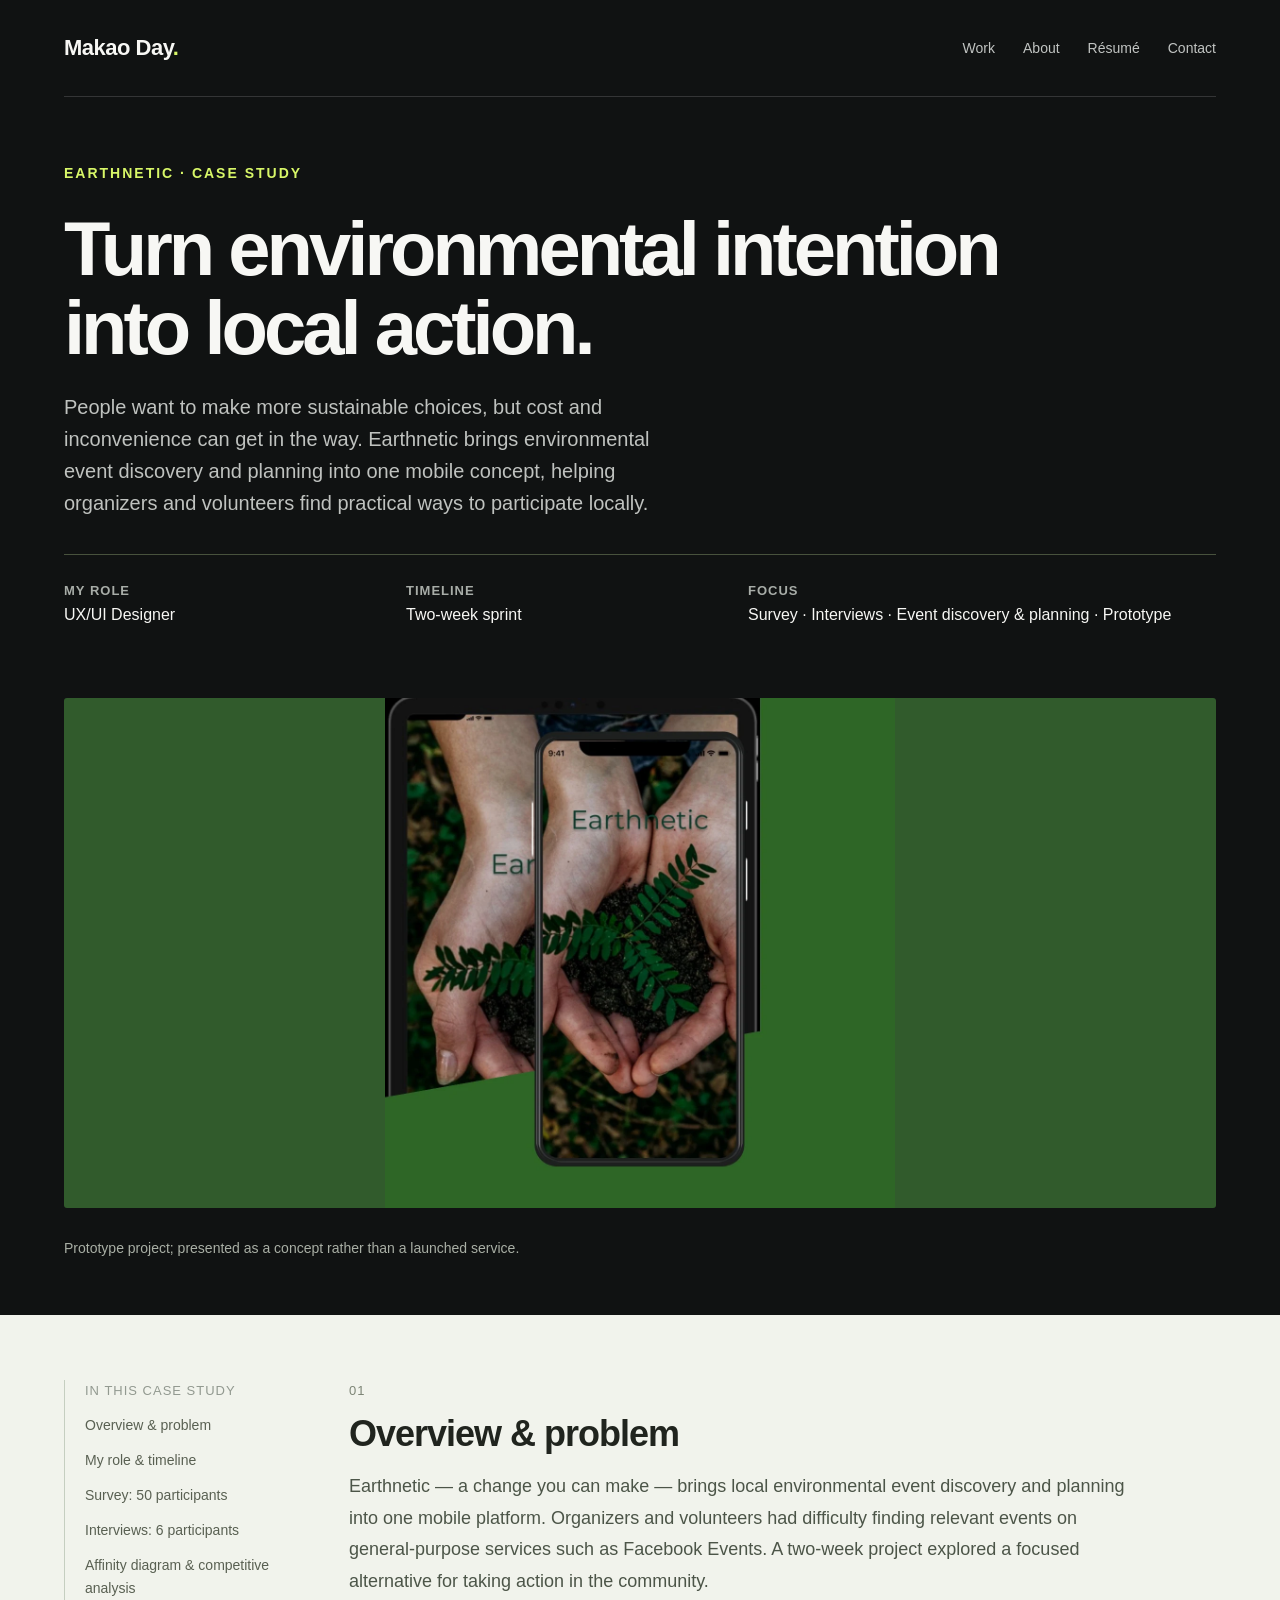
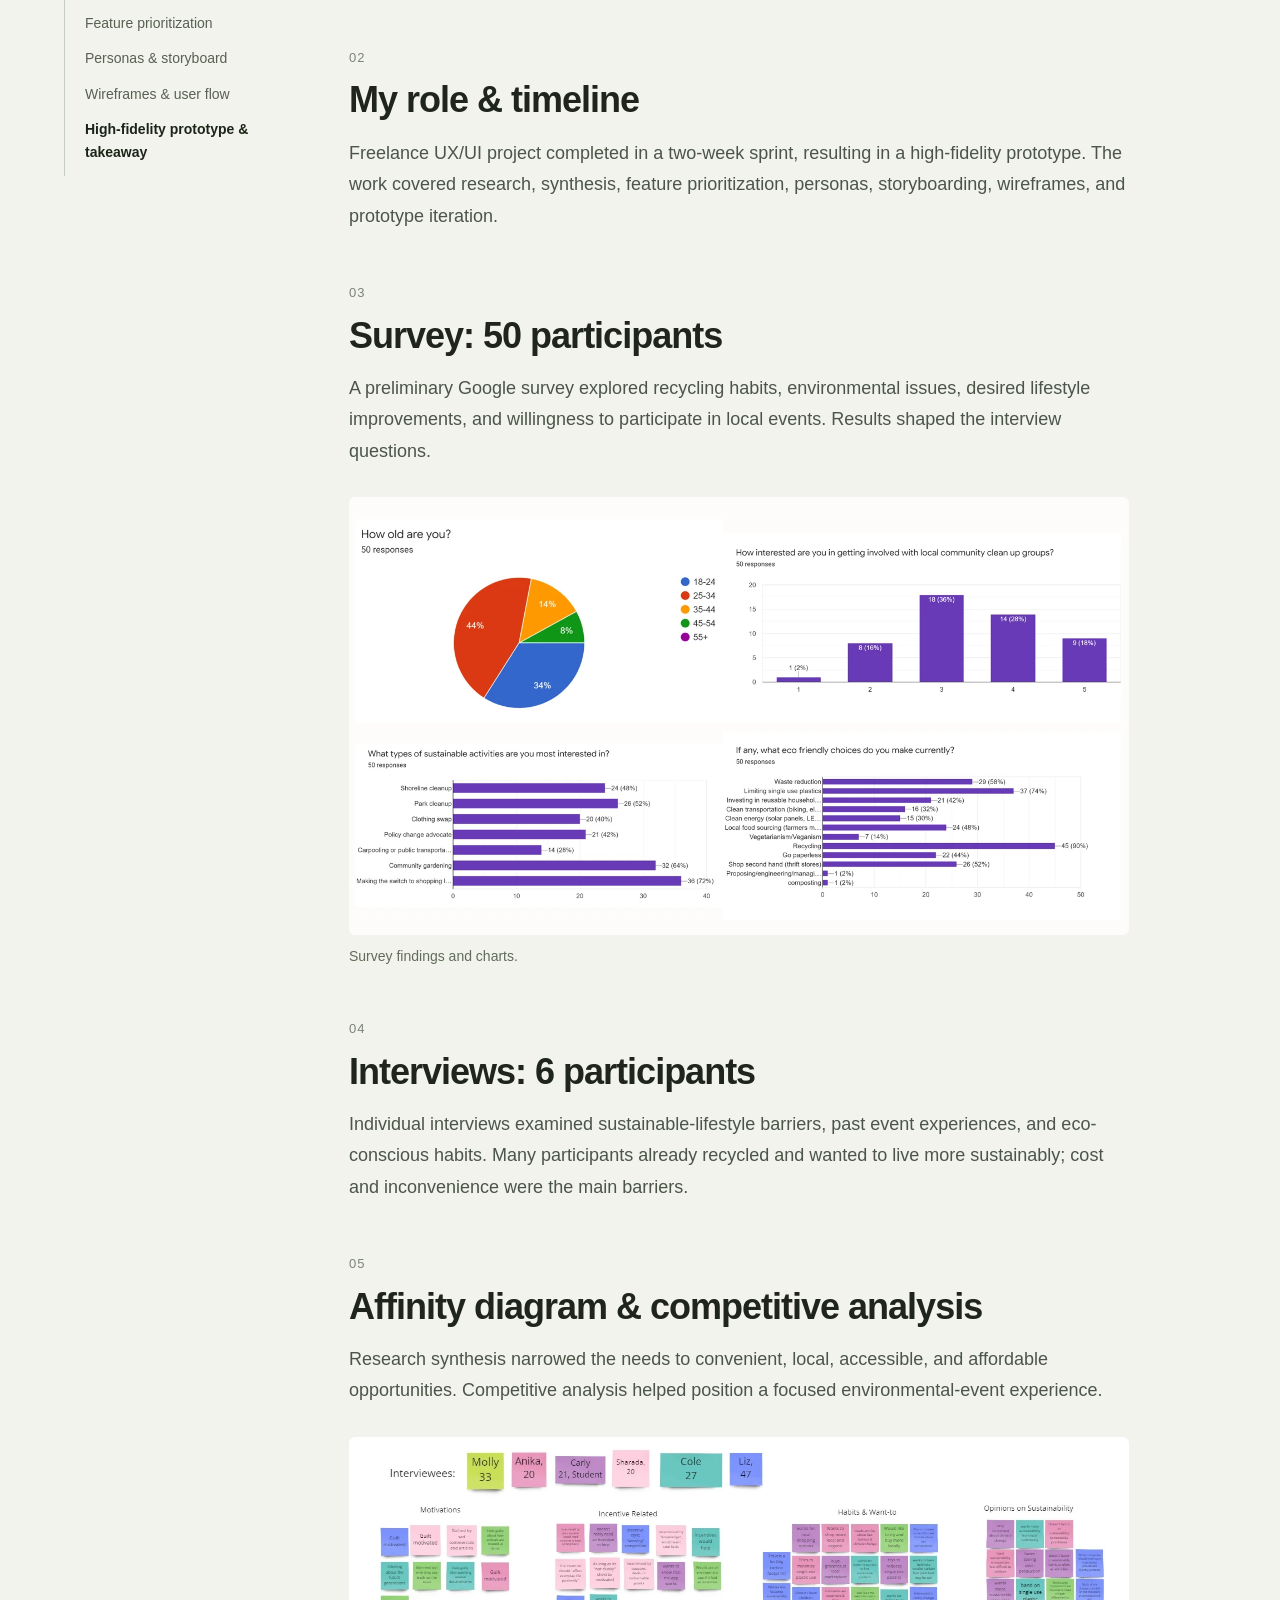
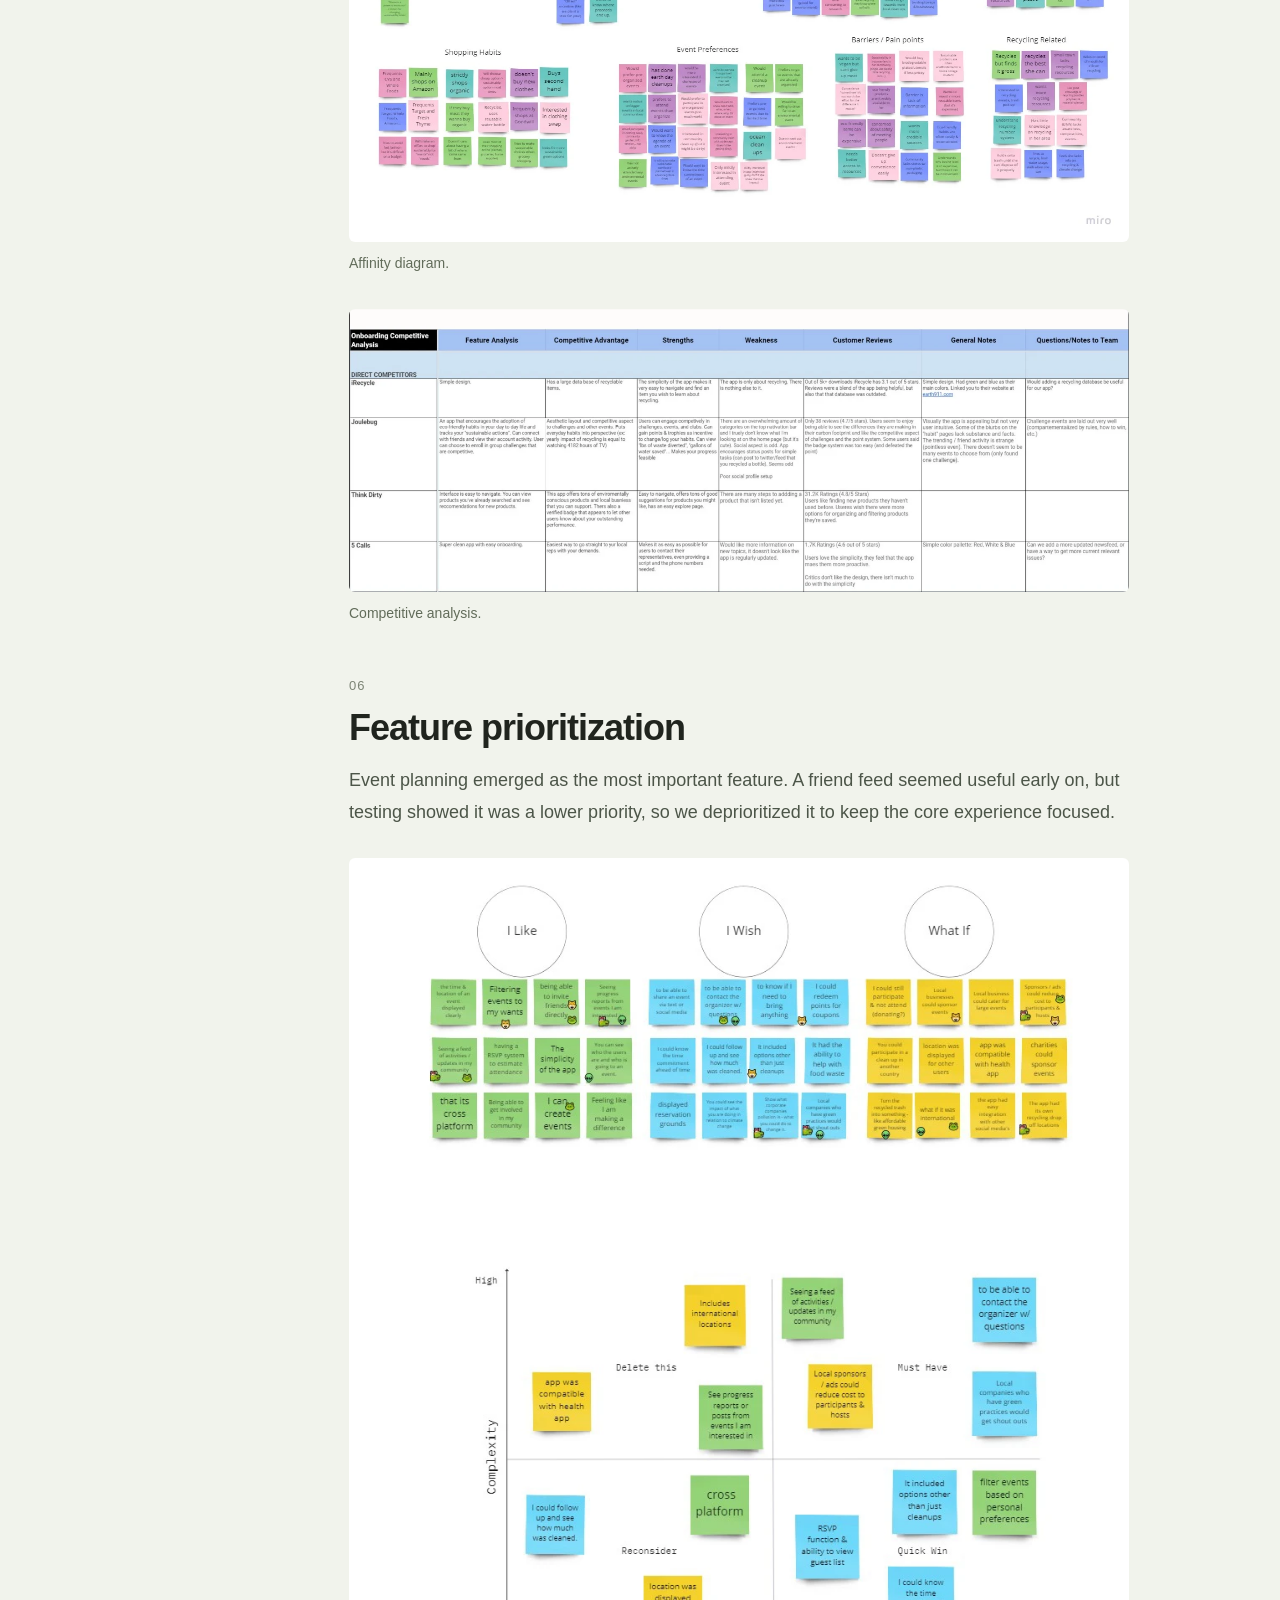
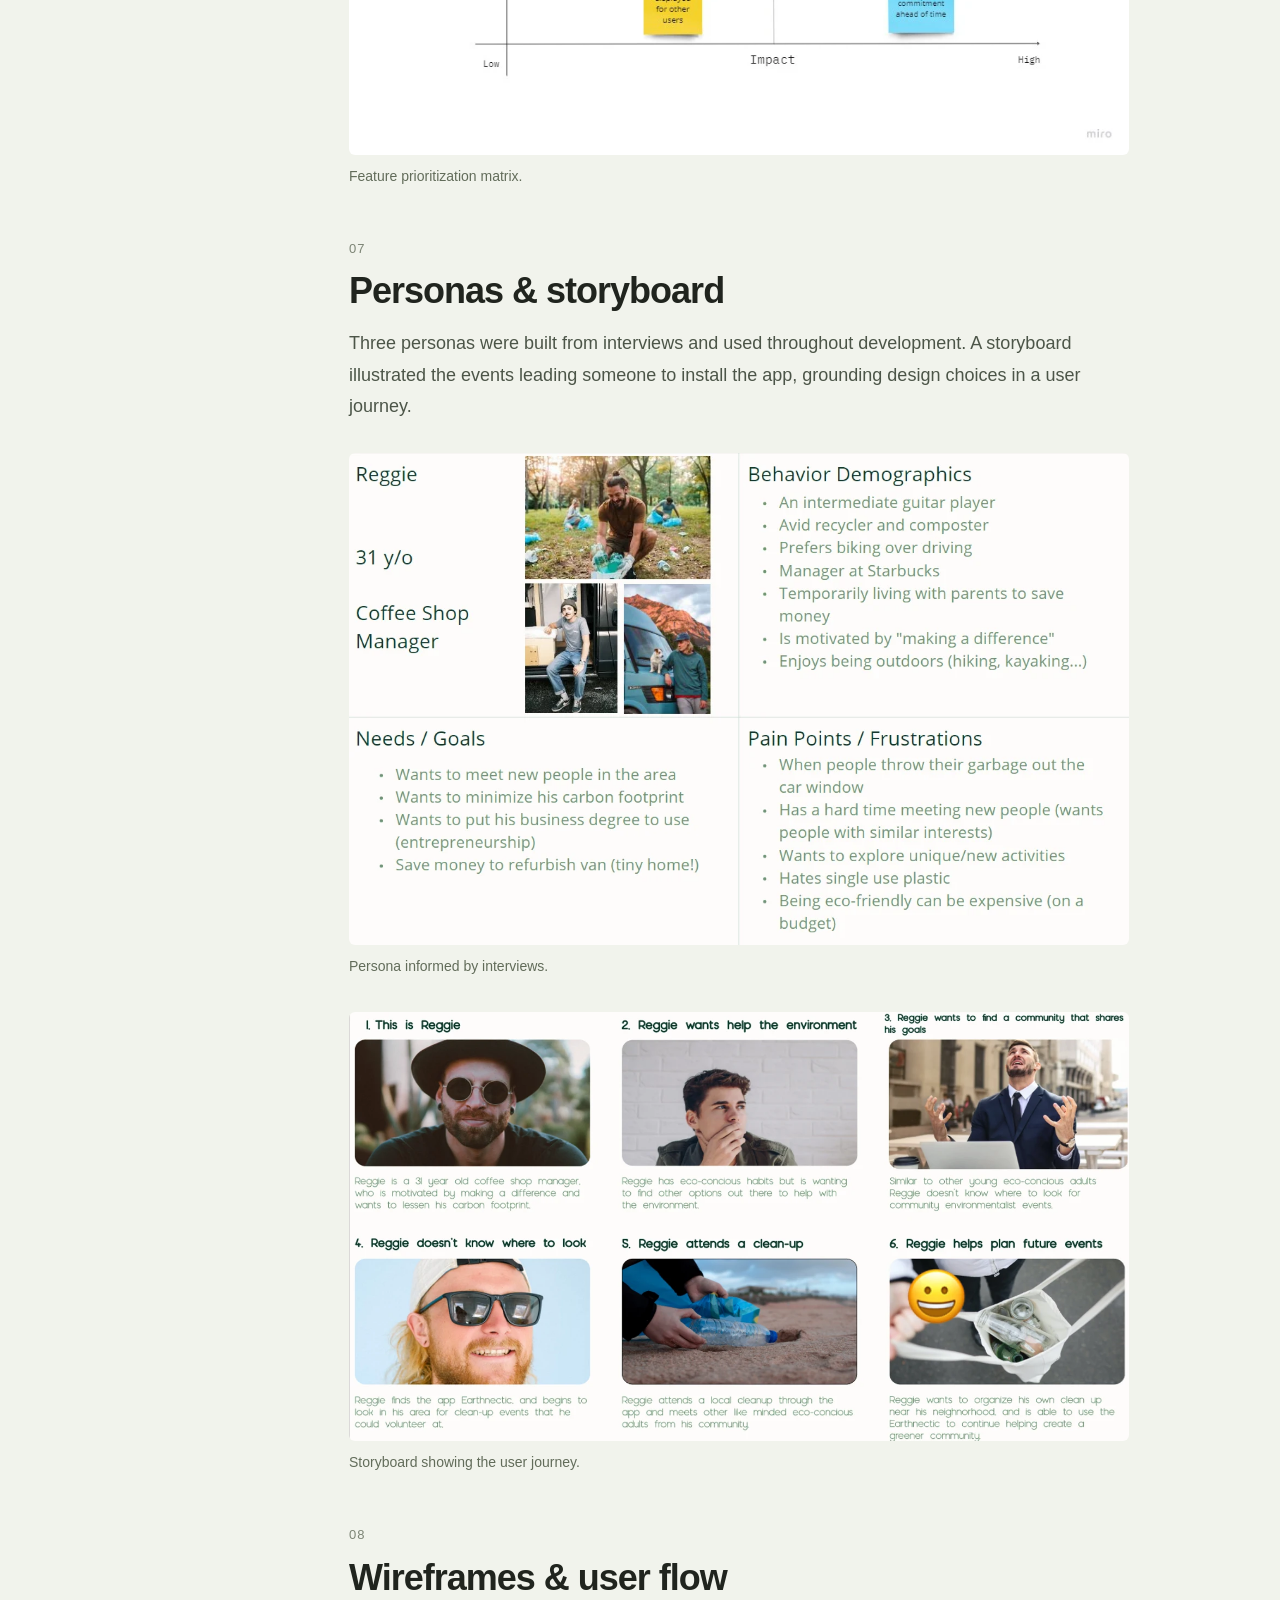
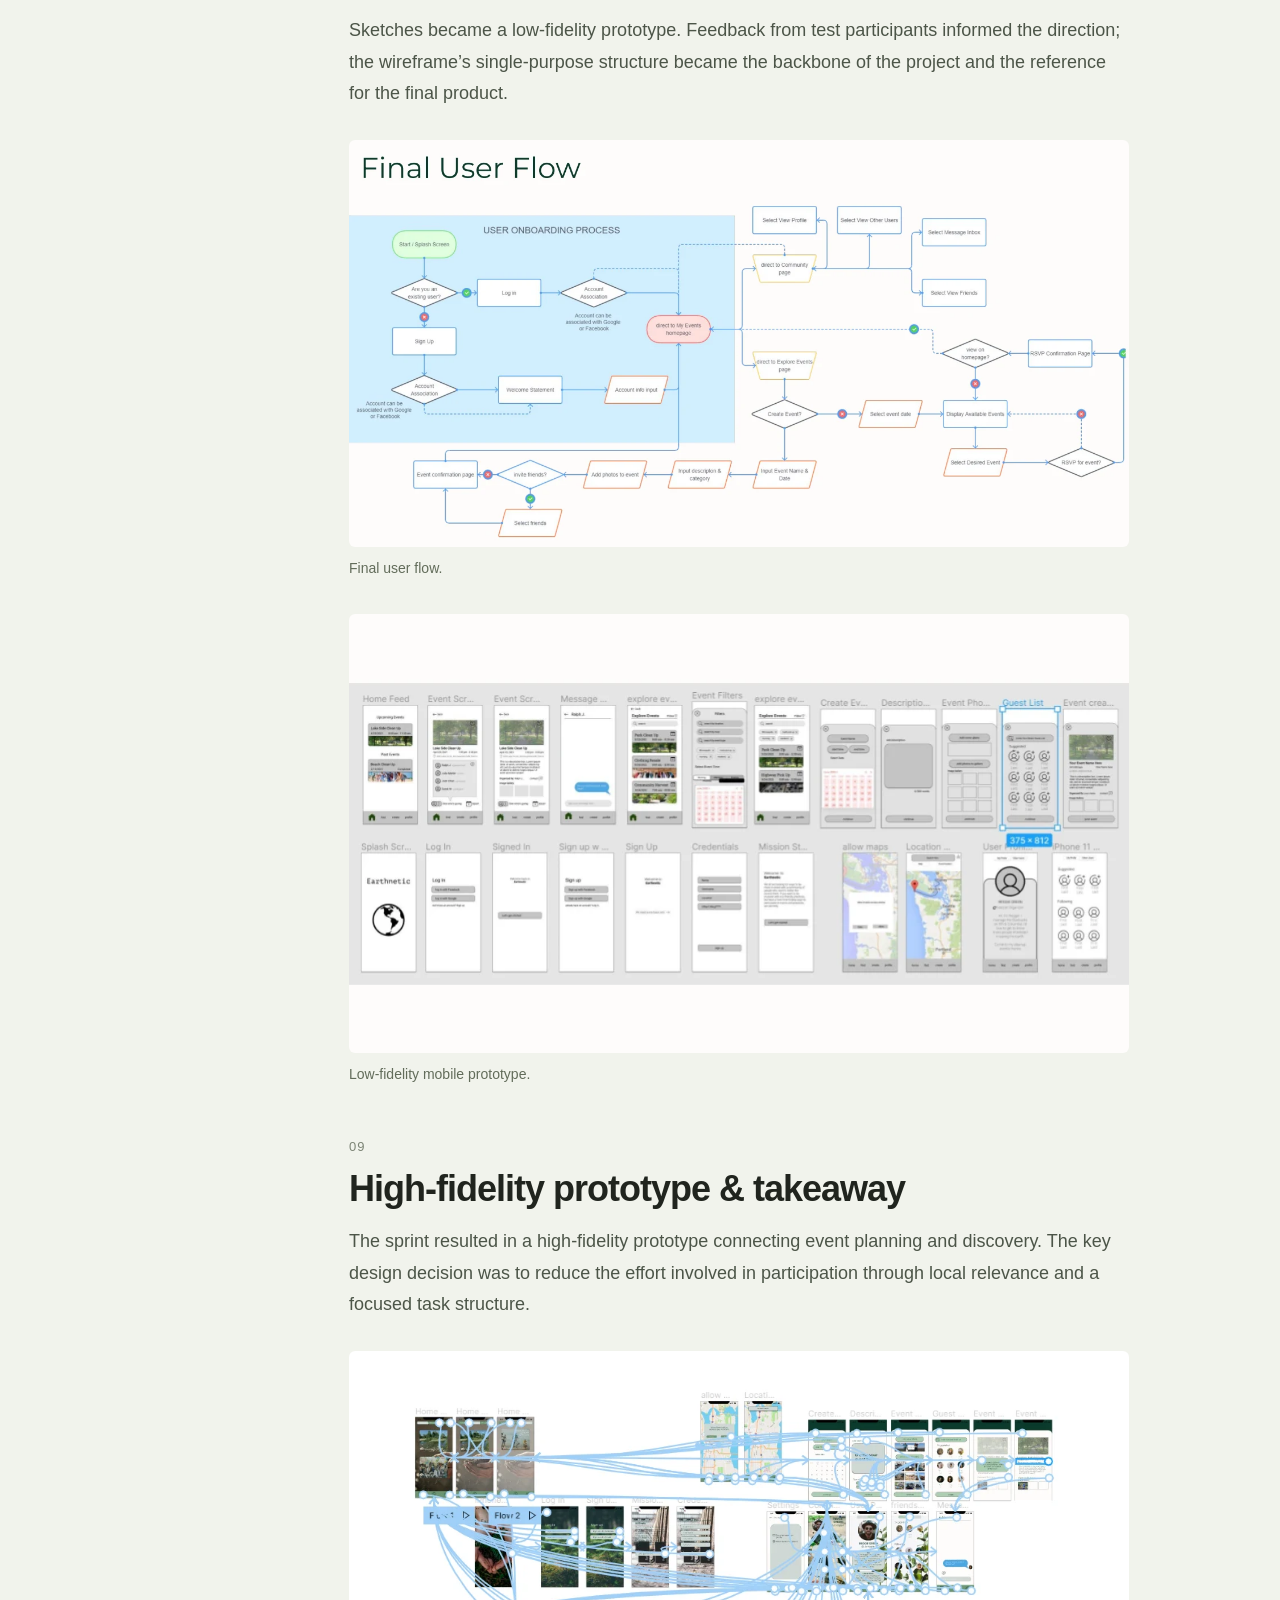
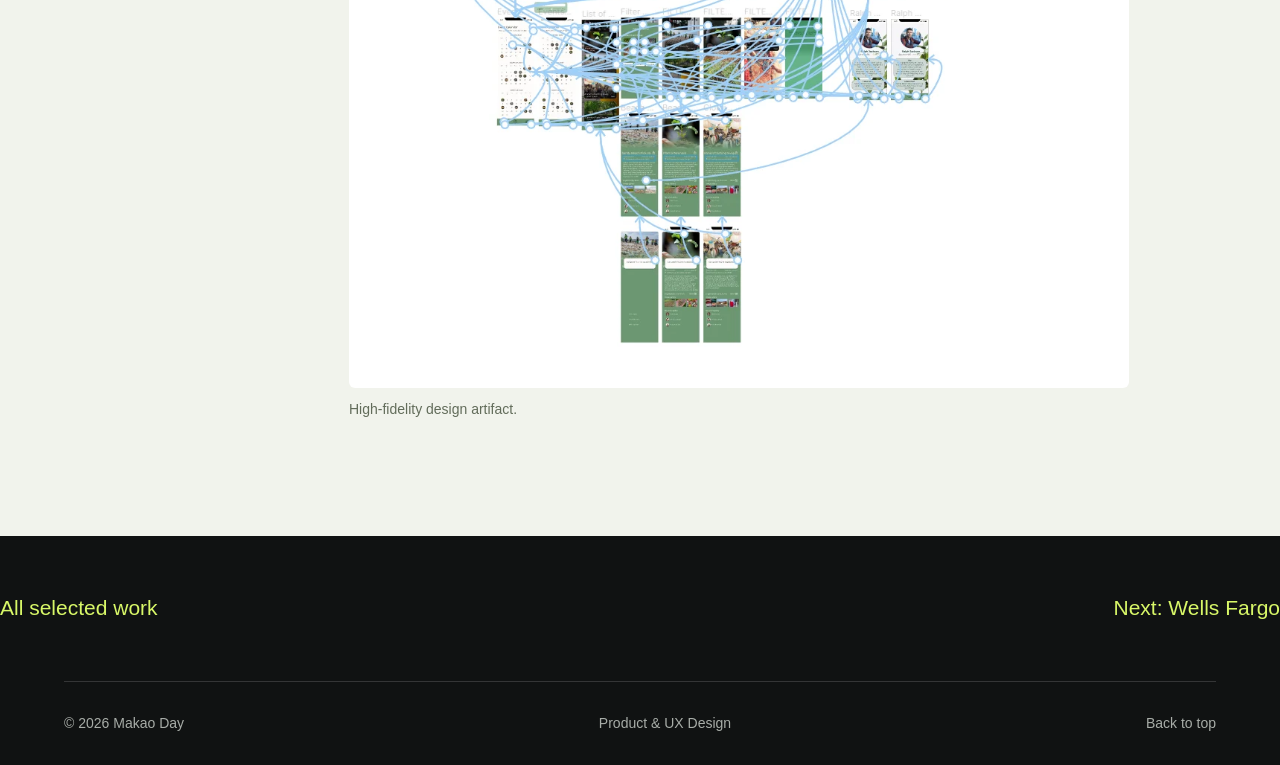
==== commit 86a5a31e: "Add files via upload" ====
--- a/earthnetic.html
+++ b/earthnetic.html
@@ -1 +1 @@
-<!doctype html><html lang="en"><head><meta charset="utf-8"><meta name="viewport" content="width=device-width,initial-scale=1"><title>Earthnetic | Makao Day</title><meta name="description" content="A mobile concept connecting people with environmental events in their community."><meta name="theme-color" content="#101112"><link rel="stylesheet" href="style.css"><link rel="icon" href="favicon.svg" type="image/svg+xml"></head><body><a class="skip" href="#main">Skip to content</a><div class="wrap"><header><a class="brand" href="index.html">Makao Day<span style="color:#d8f768">.</span></a><nav aria-label="Main navigation"><a href="index.html#work">Work</a><a href="index.html#about">About</a><a href="resume.html">Résumé</a><a href="index.html#contact">Contact</a></nav></header></div><main id="main"><div class="wrap"><section class="case-hero"><div class="eyebrow">Earthnetic · Case study</div><h1>Turn environmental intention into local action.</h1><p class="intro">People want to make more sustainable choices, but cost and inconvenience can get in the way. Earthnetic brings environmental event discovery and planning into one mobile concept, helping organizers and volunteers find practical ways to participate locally.</p><div class="case-meta"><div><strong>My role</strong><span>UX/UI Designer</span></div><div><strong>Timeline</strong><span>Two-week sprint</span></div><div><strong>Focus</strong><span>Survey · Interviews · Event discovery & planning · Prototype</span></div></div></section><div class="case-cover " style="--accent:#315b2c"><img src="home-5-56.webp" alt="Earthnetic interface preview"></div><p class="note">Prototype project; presented as a concept rather than a launched service.</p></div><div class="case-body"><div class="wrap case-layout"><aside class="toc" aria-label="Case study sections"><div class="meta">In this case study</div><a href="#section-0">The challenge</a><a href="#section-1">Research before assumptions</a><a href="#section-2">Make participation practical</a><a href="#section-3">Choose the core task</a><a href="#section-4">From story to prototype</a><a href="#section-5">Takeaway</a><a href="#design-artifacts">Design artifacts</a></aside><article class="story"><section id="section-0"><span class="number">01</span><h2>The challenge</h2><p>Environmental events were often promoted through general-purpose platforms such as Facebook Events. Finding relevant activities nearby took effort. The opportunity was a focused experience for discovering and organizing community environmental events.</p></section><section id="section-1"><span class="number">02</span><h2>Research before assumptions</h2><p>A preliminary survey of 50 participants explored recycling habits, environmental priorities, and willingness to join local events. Six interviews then explored sustainable-lifestyle barriers and previous event experiences. Cost and inconvenience emerged as key obstacles.</p></section><section id="section-2"><span class="number">03</span><h2>Make participation practical</h2><p>An affinity diagram narrowed the direction to convenient, local, accessible, and affordable activities. Competitive analysis and feature prioritization helped the team decide what mattered most in the initial experience.</p></section><section id="section-3"><span class="number">04</span><h2>Choose the core task</h2><p>Event planning became the leading feature. A friend feed initially seemed useful, but testing indicated it was a lower priority, so the team deprioritized it. This kept the experience focused on finding and participating in events.</p></section><section id="section-4"><span class="number">05</span><h2>From story to prototype</h2><p>Three personas and a storyboard grounded the design in a user journey. Sketches became a low-fidelity prototype, which provided a structure for feedback and the final high-fidelity direction.</p></section><section id="section-5"><span class="number">06</span><h2>Takeaway</h2><p>A useful environmental product needs to reduce the effort of taking action. The project resulted in a high-fidelity prototype, with local relevance and a focused task structure at the center of the design.</p></section><section id="design-artifacts"><span class="number">Design artifacts</span><h2>From the project</h2><div class="gallery"><figure><img data-zoom tabindex="0" src="earthnetic-3-45.webp" alt="Synthesizing research in an affinity diagram." loading="lazy"><figcaption>Synthesizing research in an affinity diagram.</figcaption></figure><figure><img data-zoom tabindex="0" src="earthnetic-4-50.webp" alt="Prioritizing features around the core task." loading="lazy"><figcaption>Prioritizing features around the core task.</figcaption></figure><figure><img data-zoom tabindex="0" src="earthnetic-7-60.webp" alt="Low-fidelity exploration." loading="lazy"><figcaption>Low-fidelity exploration.</figcaption></figure><figure><img data-zoom tabindex="0" src="earthnetic-8-64.webp" alt="High-fidelity mobile screens." loading="lazy"><figcaption>High-fidelity mobile screens.</figcaption></figure></div></section></article></div></div><div class="wrap next"><a href="index.html#work">All selected work</a><a href="wells-fargo.html">Next: Wells Fargo</a></div></main><div class="wrap"><footer><span>© 2026 Makao Day</span><span>Product & UX Design</span><a href="#main">Back to top</a></footer></div><dialog aria-label="Expanded project image"><button type="button">Close image</button><img alt=""></dialog><script src="script.js"></script></body></html>+<!doctype html><html lang="en"><head><meta charset="utf-8"><meta name="viewport" content="width=device-width,initial-scale=1"><title>Earthnetic | Makao Day</title><meta name="description" content="A mobile concept connecting people with environmental events in their community."><meta name="theme-color" content="#101112"><link rel="stylesheet" href="style.css"><link rel="icon" href="favicon.svg" type="image/svg+xml"></head><body><a class="skip" href="#main">Skip to content</a><div class="wrap"><header><a class="brand" href="index.html">Makao Day<span style="color:#d8f768">.</span></a><nav aria-label="Main navigation"><a href="index.html#work">Work</a><a href="index.html#about">About</a><a href="resume.html">Résumé</a><a href="index.html#contact">Contact</a></nav></header></div><main id="main"><div class="wrap"><section class="case-hero"><div class="eyebrow">Earthnetic · Case study</div><h1>Turn environmental intention into local action.</h1><p class="intro">People want to make more sustainable choices, but cost and inconvenience can get in the way. Earthnetic brings environmental event discovery and planning into one mobile concept, helping organizers and volunteers find practical ways to participate locally.</p><div class="case-meta"><div><strong>My role</strong><span>UX/UI Designer</span></div><div><strong>Timeline</strong><span>Two-week sprint</span></div><div><strong>Focus</strong><span>Survey · Interviews · Event discovery & planning · Prototype</span></div></div></section><div class="case-cover " style="--accent:#315b2c"><img src="home-5-56.webp" alt="Earthnetic interface preview"></div><p class="note">Prototype project; presented as a concept rather than a launched service.</p></div><div class="case-body"><div class="wrap case-layout"><aside class="toc" aria-label="Case study sections"><div class="meta">In this case study</div><a href="#section-0">Overview &amp; problem</a><a href="#section-1">My role &amp; timeline</a><a href="#section-2">Survey: 50 participants</a><a href="#section-3">Interviews: 6 participants</a><a href="#section-4">Affinity diagram &amp; competitive analysis</a><a href="#section-5">Feature prioritization</a><a href="#section-6">Personas &amp; storyboard</a><a href="#section-7">Wireframes &amp; user flow</a><a href="#section-8">High-fidelity prototype &amp; takeaway</a></aside><article class="story"><section id="section-0"><span class="number">01</span><h2>Overview &amp; problem</h2><p>Earthnetic — a change you can make — brings local environmental event discovery and planning into one mobile platform. Organizers and volunteers had difficulty finding relevant events on general-purpose services such as Facebook Events. A two-week project explored a focused alternative for taking action in the community.</p></section><section id="section-1"><span class="number">02</span><h2>My role &amp; timeline</h2><p>Freelance UX/UI project completed in a two-week sprint, resulting in a high-fidelity prototype. The work covered research, synthesis, feature prioritization, personas, storyboarding, wireframes, and prototype iteration.</p></section><section id="section-2"><span class="number">03</span><h2>Survey: 50 participants</h2><p>A preliminary Google survey explored recycling habits, environmental issues, desired lifestyle improvements, and willingness to participate in local events. Results shaped the interview questions.</p><div class="gallery"><figure><img data-zoom tabindex="0" src="earthnetic-3-45.webp" alt="Survey findings and charts." loading="lazy"><figcaption>Survey findings and charts.</figcaption></figure></div></section><section id="section-3"><span class="number">04</span><h2>Interviews: 6 participants</h2><p>Individual interviews examined sustainable-lifestyle barriers, past event experiences, and eco-conscious habits. Many participants already recycled and wanted to live more sustainably; cost and inconvenience were the main barriers.</p></section><section id="section-4"><span class="number">05</span><h2>Affinity diagram &amp; competitive analysis</h2><p>Research synthesis narrowed the needs to convenient, local, accessible, and affordable opportunities. Competitive analysis helped position a focused environmental-event experience.</p><div class="gallery"><figure><img data-zoom tabindex="0" src="earthnetic-4-49.webp" alt="Affinity diagram." loading="lazy"><figcaption>Affinity diagram.</figcaption></figure><figure><img data-zoom tabindex="0" src="earthnetic-4-50.webp" alt="Competitive analysis." loading="lazy"><figcaption>Competitive analysis.</figcaption></figure></div></section><section id="section-5"><span class="number">06</span><h2>Feature prioritization</h2><p>Event planning emerged as the most important feature. A friend feed seemed useful early on, but testing showed it was a lower priority, so we deprioritized it to keep the core experience focused.</p><div class="gallery"><figure><img data-zoom tabindex="0" src="restored-earth-51.webp" alt="Feature prioritization matrix." loading="lazy"><figcaption>Feature prioritization matrix.</figcaption></figure></div></section><section id="section-6"><span class="number">07</span><h2>Personas &amp; storyboard</h2><p>Three personas were built from interviews and used throughout development. A storyboard illustrated the events leading someone to install the app, grounding design choices in a user journey.</p><div class="gallery"><figure><img data-zoom tabindex="0" src="earthnetic-6-56.webp" alt="Persona informed by interviews." loading="lazy"><figcaption>Persona informed by interviews.</figcaption></figure><figure><img data-zoom tabindex="0" src="earthnetic-6-57.webp" alt="Storyboard showing the user journey." loading="lazy"><figcaption>Storyboard showing the user journey.</figcaption></figure></div></section><section id="section-7"><span class="number">08</span><h2>Wireframes &amp; user flow</h2><p>Sketches became a low-fidelity prototype. Feedback from test participants informed the direction; the wireframe’s single-purpose structure became the backbone of the project and the reference for the final product.</p><div class="gallery"><figure><img data-zoom tabindex="0" src="earthnetic-7-60.webp" alt="Final user flow." loading="lazy"><figcaption>Final user flow.</figcaption></figure><figure><img data-zoom tabindex="0" src="earthnetic-8-64.webp" alt="Low-fidelity mobile prototype." loading="lazy"><figcaption>Low-fidelity mobile prototype.</figcaption></figure></div></section><section id="section-8"><span class="number">09</span><h2>High-fidelity prototype &amp; takeaway</h2><p>The sprint resulted in a high-fidelity prototype connecting event planning and discovery. The key design decision was to reduce the effort involved in participation through local relevance and a focused task structure.</p><div class="gallery"><figure><img data-zoom tabindex="0" src="earthnetic-8-65.webp" alt="High-fidelity design artifact." loading="lazy"><figcaption>High-fidelity design artifact.</figcaption></figure></div></section></article></div></div><div class="wrap next"><a href="index.html#work">All selected work</a><a href="wells-fargo.html">Next: Wells Fargo</a></div></main><div class="wrap"><footer><span>© 2026 Makao Day</span><span>Product & UX Design</span><a href="#main">Back to top</a></footer></div><dialog aria-label="Expanded project image"><button type="button">Close image</button><img alt=""></dialog><script src="script.js"></script></body></html>
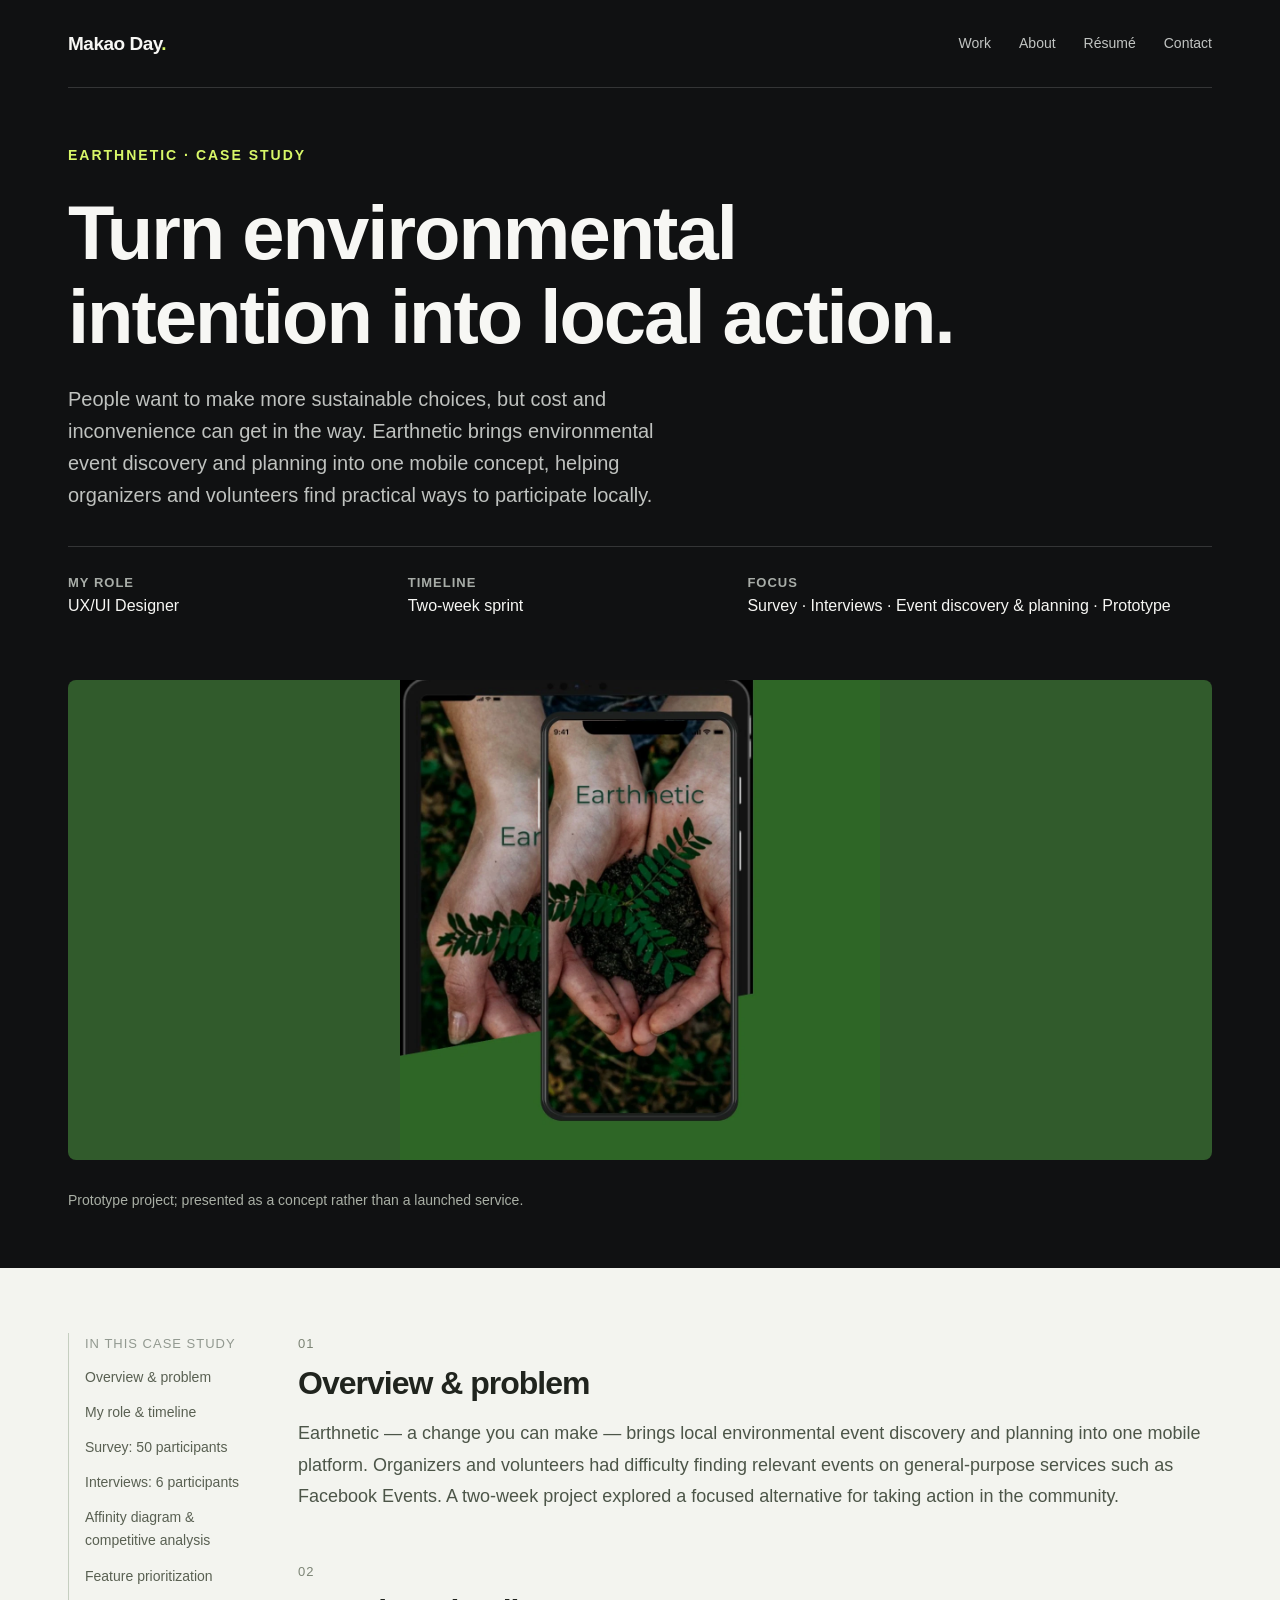
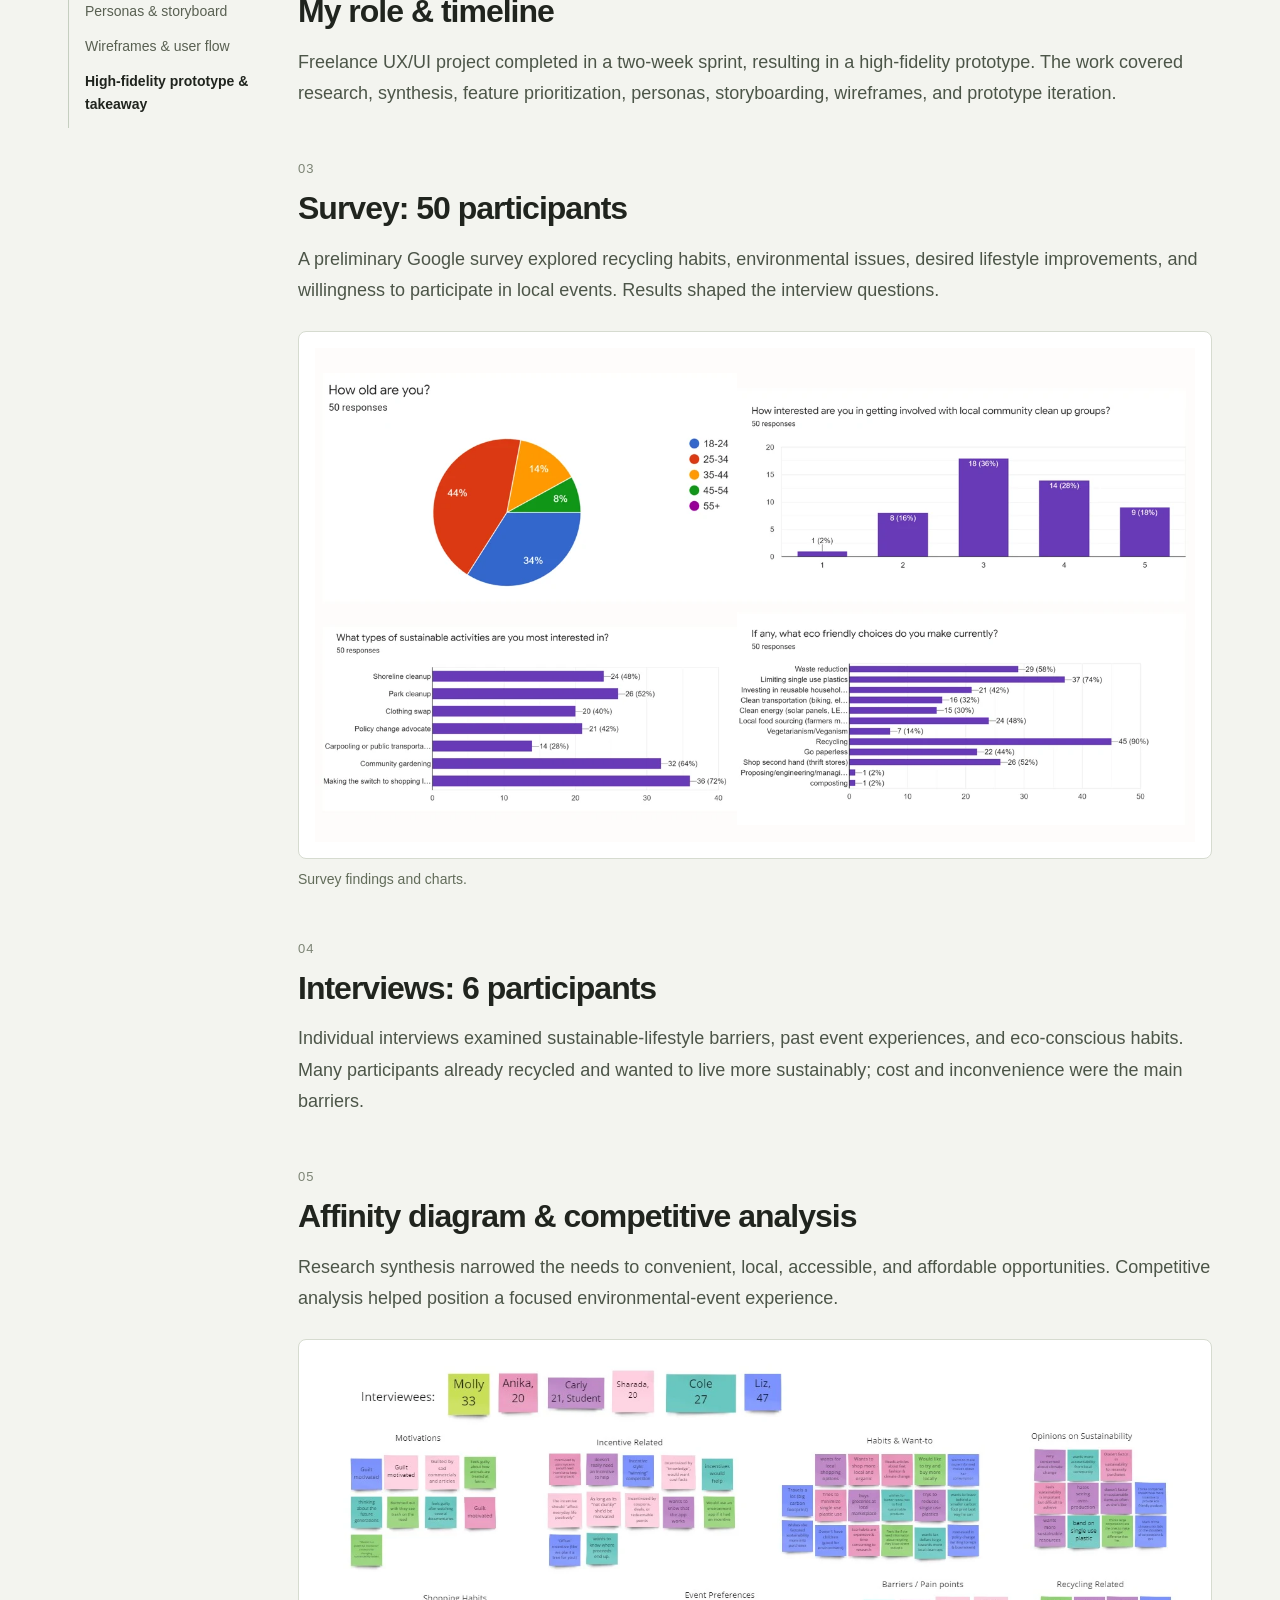
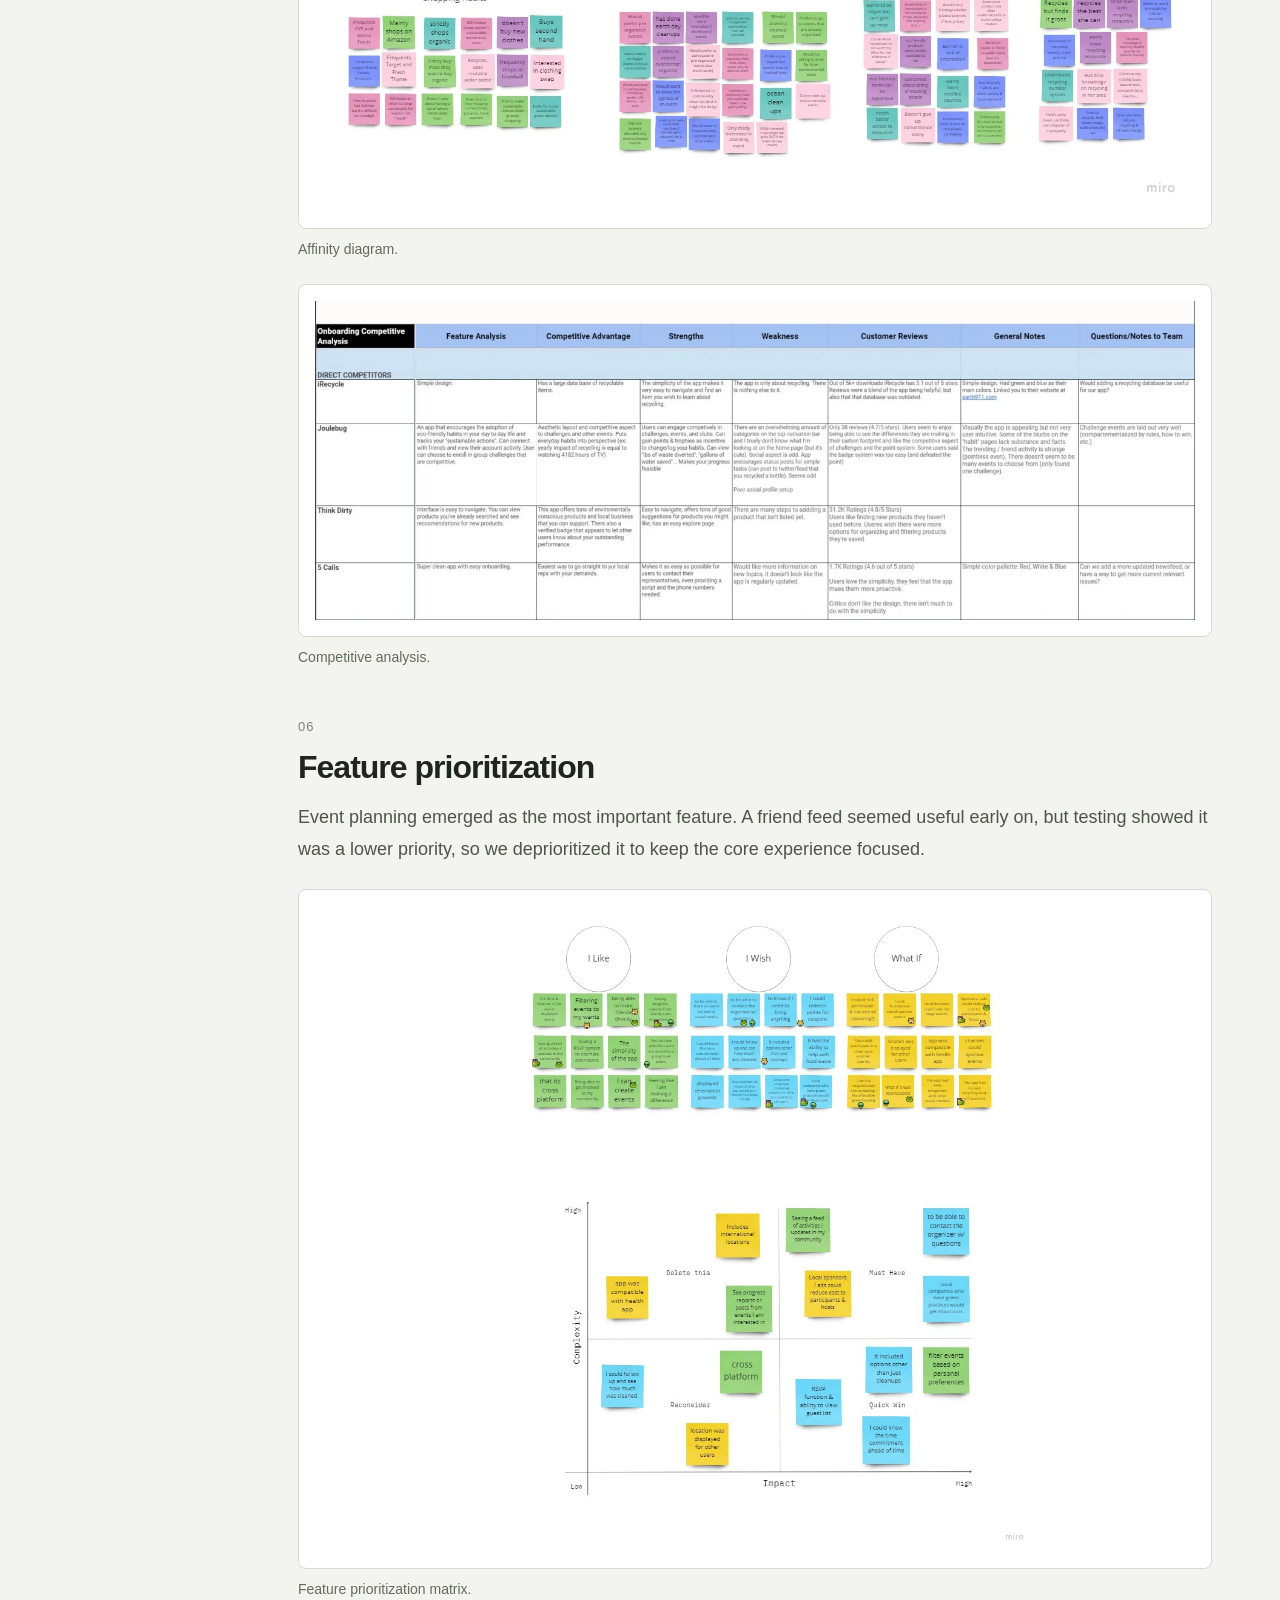
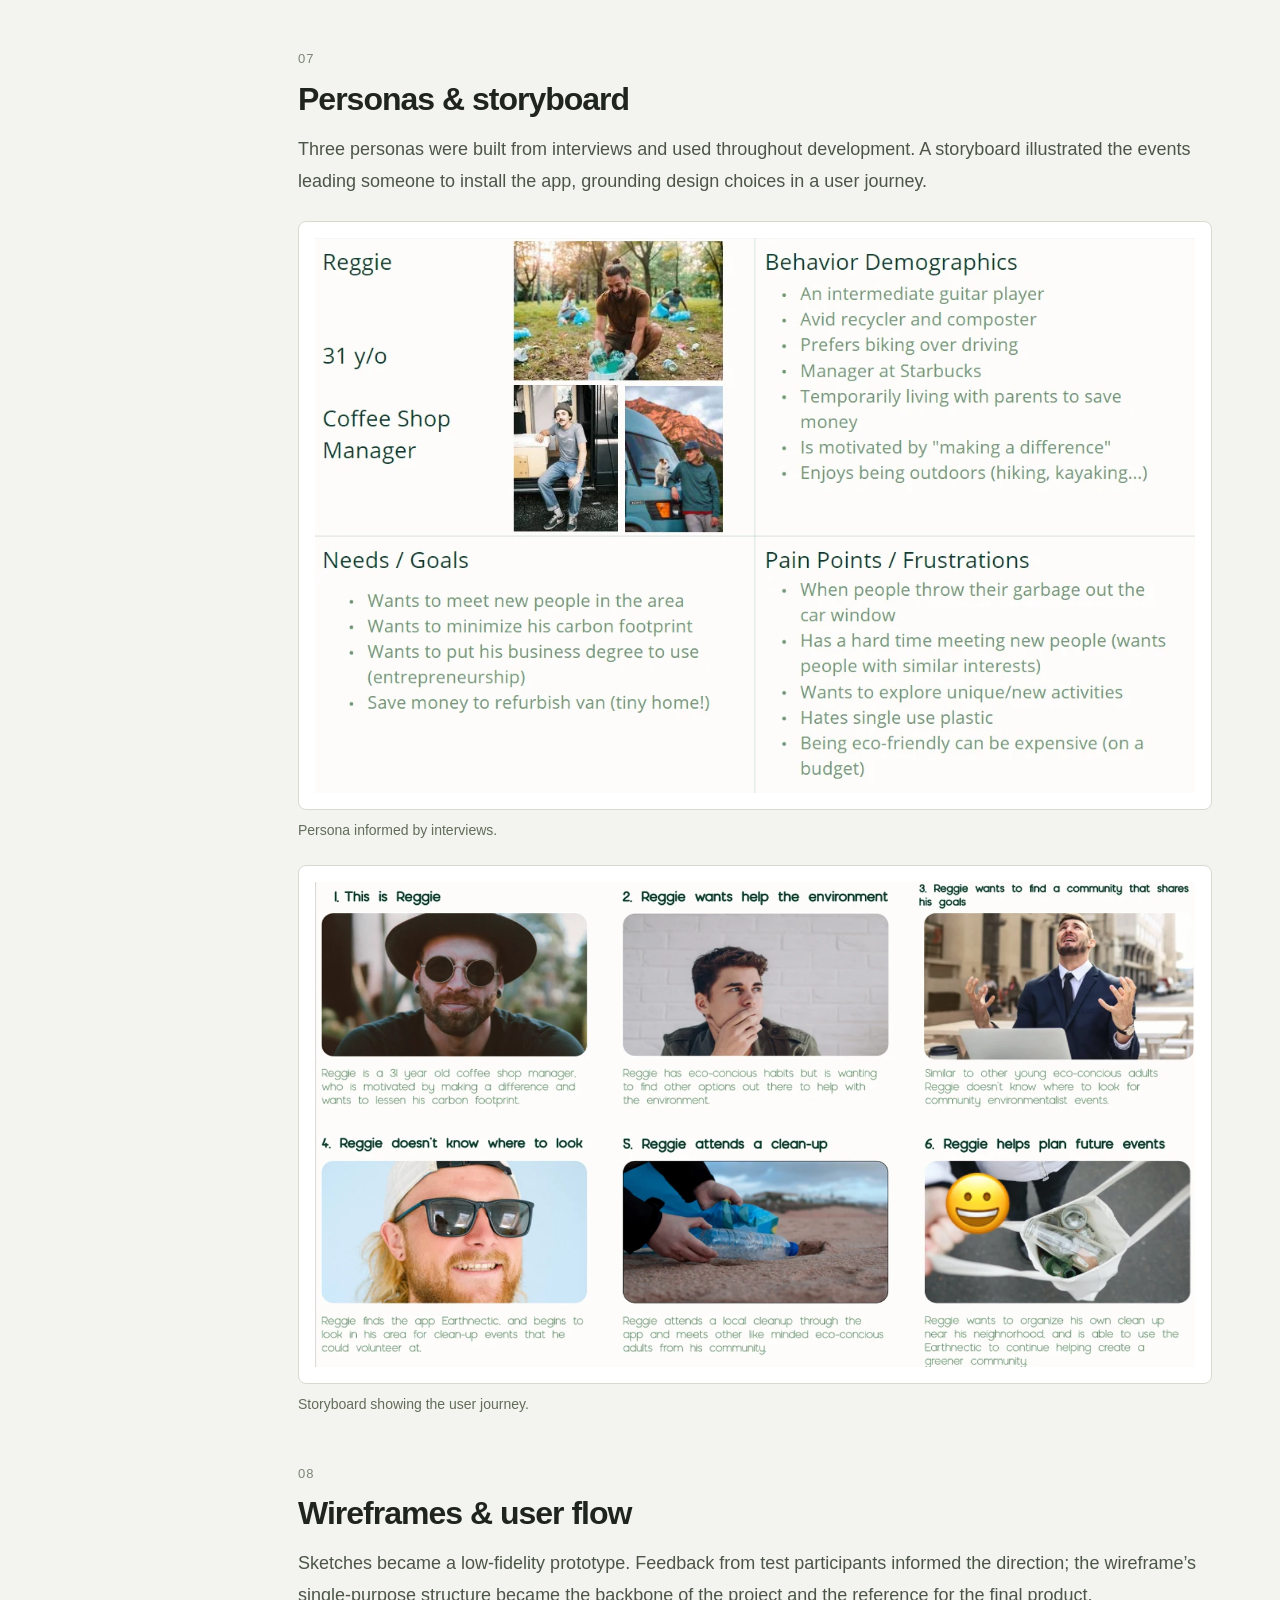
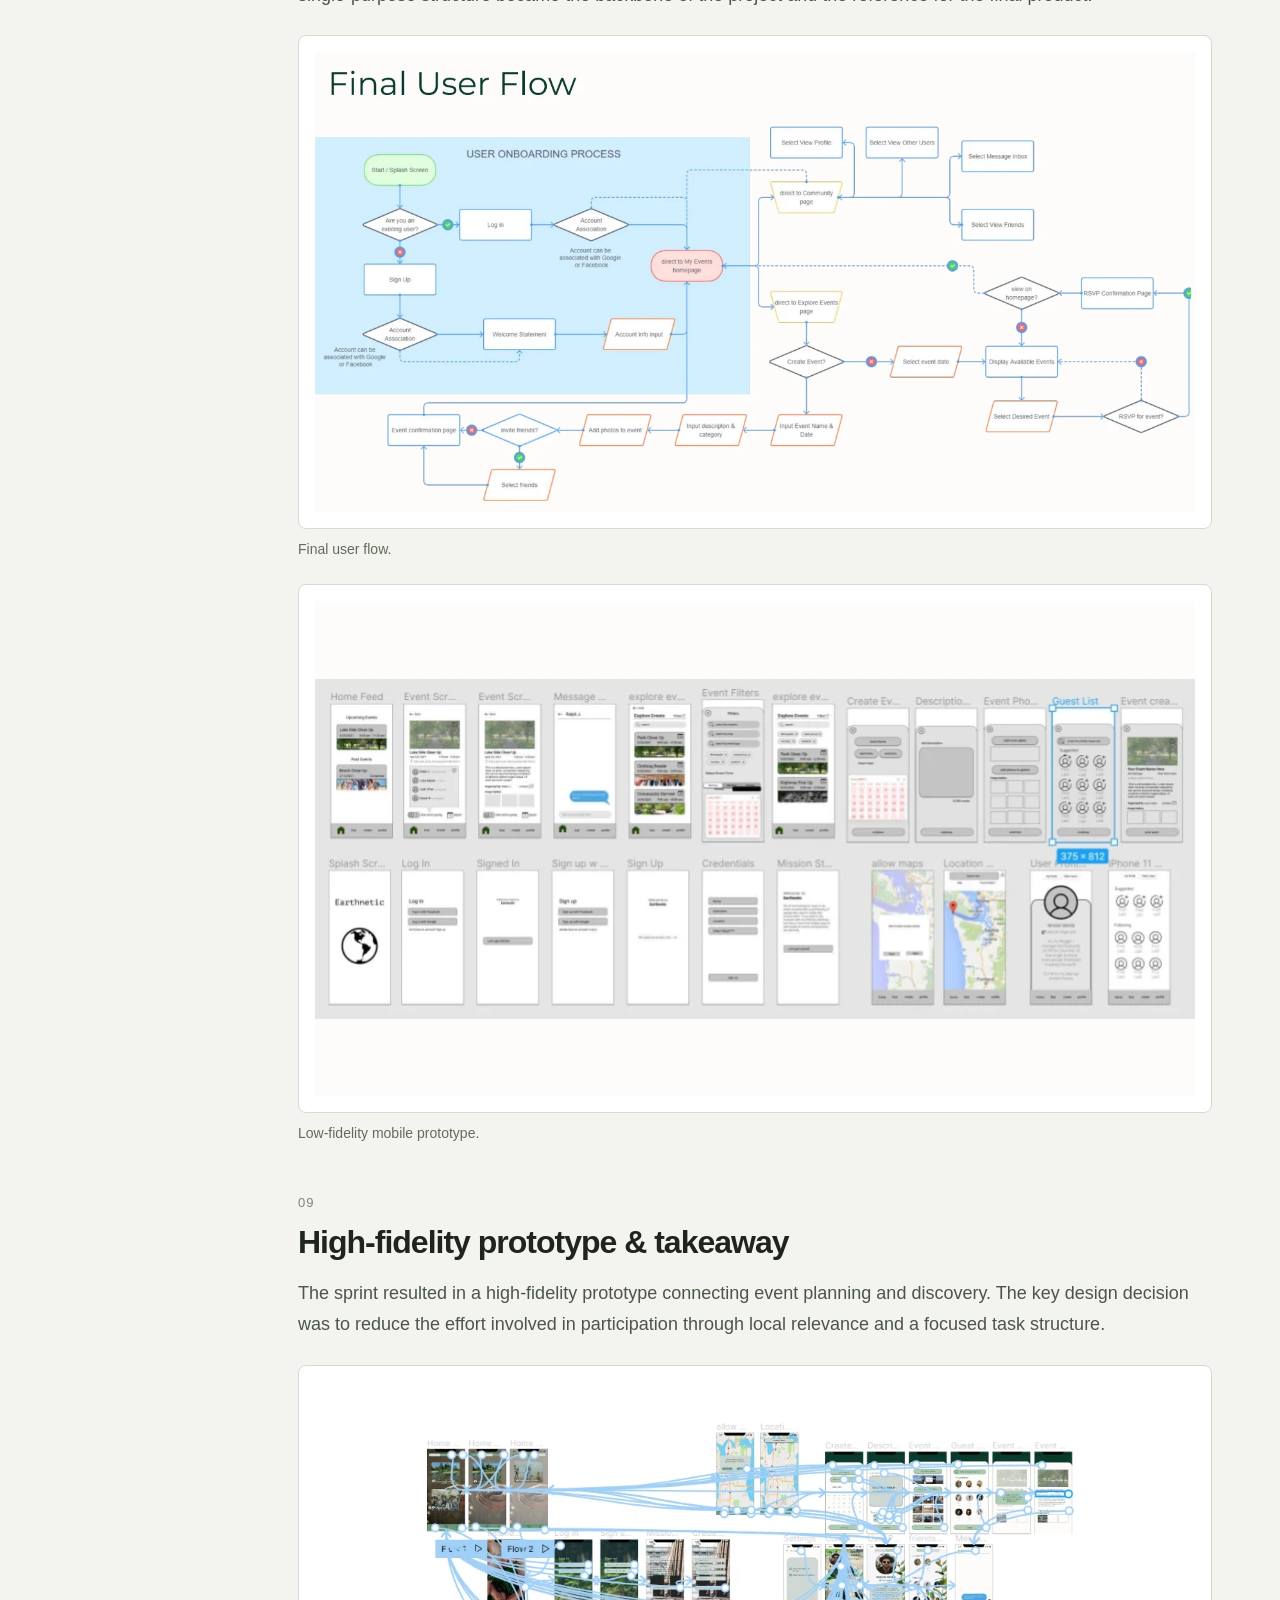
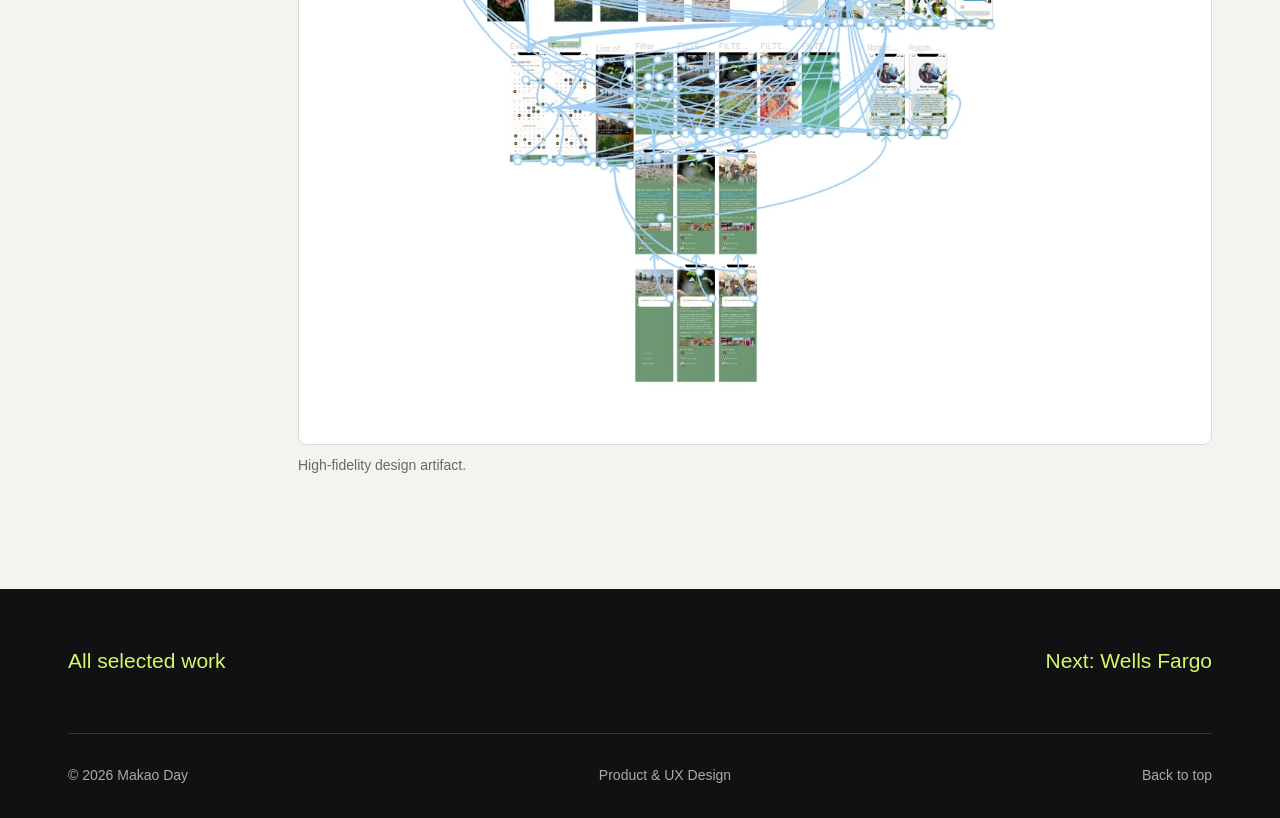
==== commit 3652ef96: "Fix invisible case studies and responsive portfolio layout" ====
--- a/earthnetic.html
+++ b/earthnetic.html
@@ -1 +1 @@
-<!doctype html><html lang="en"><head><meta charset="utf-8"><meta name="viewport" content="width=device-width,initial-scale=1"><title>Earthnetic | Makao Day</title><meta name="description" content="A mobile concept connecting people with environmental events in their community."><meta name="theme-color" content="#101112"><link rel="stylesheet" href="style.css"><link rel="icon" href="favicon.svg" type="image/svg+xml"></head><body><a class="skip" href="#main">Skip to content</a><div class="wrap"><header><a class="brand" href="index.html">Makao Day<span style="color:#d8f768">.</span></a><nav aria-label="Main navigation"><a href="index.html#work">Work</a><a href="index.html#about">About</a><a href="resume.html">Résumé</a><a href="index.html#contact">Contact</a></nav></header></div><main id="main"><div class="wrap"><section class="case-hero"><div class="eyebrow">Earthnetic · Case study</div><h1>Turn environmental intention into local action.</h1><p class="intro">People want to make more sustainable choices, but cost and inconvenience can get in the way. Earthnetic brings environmental event discovery and planning into one mobile concept, helping organizers and volunteers find practical ways to participate locally.</p><div class="case-meta"><div><strong>My role</strong><span>UX/UI Designer</span></div><div><strong>Timeline</strong><span>Two-week sprint</span></div><div><strong>Focus</strong><span>Survey · Interviews · Event discovery & planning · Prototype</span></div></div></section><div class="case-cover " style="--accent:#315b2c"><img src="home-5-56.webp" alt="Earthnetic interface preview"></div><p class="note">Prototype project; presented as a concept rather than a launched service.</p></div><div class="case-body"><div class="wrap case-layout"><aside class="toc" aria-label="Case study sections"><div class="meta">In this case study</div><a href="#section-0">Overview &amp; problem</a><a href="#section-1">My role &amp; timeline</a><a href="#section-2">Survey: 50 participants</a><a href="#section-3">Interviews: 6 participants</a><a href="#section-4">Affinity diagram &amp; competitive analysis</a><a href="#section-5">Feature prioritization</a><a href="#section-6">Personas &amp; storyboard</a><a href="#section-7">Wireframes &amp; user flow</a><a href="#section-8">High-fidelity prototype &amp; takeaway</a></aside><article class="story"><section id="section-0"><span class="number">01</span><h2>Overview &amp; problem</h2><p>Earthnetic — a change you can make — brings local environmental event discovery and planning into one mobile platform. Organizers and volunteers had difficulty finding relevant events on general-purpose services such as Facebook Events. A two-week project explored a focused alternative for taking action in the community.</p></section><section id="section-1"><span class="number">02</span><h2>My role &amp; timeline</h2><p>Freelance UX/UI project completed in a two-week sprint, resulting in a high-fidelity prototype. The work covered research, synthesis, feature prioritization, personas, storyboarding, wireframes, and prototype iteration.</p></section><section id="section-2"><span class="number">03</span><h2>Survey: 50 participants</h2><p>A preliminary Google survey explored recycling habits, environmental issues, desired lifestyle improvements, and willingness to participate in local events. Results shaped the interview questions.</p><div class="gallery"><figure><img data-zoom tabindex="0" src="earthnetic-3-45.webp" alt="Survey findings and charts." loading="lazy"><figcaption>Survey findings and charts.</figcaption></figure></div></section><section id="section-3"><span class="number">04</span><h2>Interviews: 6 participants</h2><p>Individual interviews examined sustainable-lifestyle barriers, past event experiences, and eco-conscious habits. Many participants already recycled and wanted to live more sustainably; cost and inconvenience were the main barriers.</p></section><section id="section-4"><span class="number">05</span><h2>Affinity diagram &amp; competitive analysis</h2><p>Research synthesis narrowed the needs to convenient, local, accessible, and affordable opportunities. Competitive analysis helped position a focused environmental-event experience.</p><div class="gallery"><figure><img data-zoom tabindex="0" src="earthnetic-4-49.webp" alt="Affinity diagram." loading="lazy"><figcaption>Affinity diagram.</figcaption></figure><figure><img data-zoom tabindex="0" src="earthnetic-4-50.webp" alt="Competitive analysis." loading="lazy"><figcaption>Competitive analysis.</figcaption></figure></div></section><section id="section-5"><span class="number">06</span><h2>Feature prioritization</h2><p>Event planning emerged as the most important feature. A friend feed seemed useful early on, but testing showed it was a lower priority, so we deprioritized it to keep the core experience focused.</p><div class="gallery"><figure><img data-zoom tabindex="0" src="restored-earth-51.webp" alt="Feature prioritization matrix." loading="lazy"><figcaption>Feature prioritization matrix.</figcaption></figure></div></section><section id="section-6"><span class="number">07</span><h2>Personas &amp; storyboard</h2><p>Three personas were built from interviews and used throughout development. A storyboard illustrated the events leading someone to install the app, grounding design choices in a user journey.</p><div class="gallery"><figure><img data-zoom tabindex="0" src="earthnetic-6-56.webp" alt="Persona informed by interviews." loading="lazy"><figcaption>Persona informed by interviews.</figcaption></figure><figure><img data-zoom tabindex="0" src="earthnetic-6-57.webp" alt="Storyboard showing the user journey." loading="lazy"><figcaption>Storyboard showing the user journey.</figcaption></figure></div></section><section id="section-7"><span class="number">08</span><h2>Wireframes &amp; user flow</h2><p>Sketches became a low-fidelity prototype. Feedback from test participants informed the direction; the wireframe’s single-purpose structure became the backbone of the project and the reference for the final product.</p><div class="gallery"><figure><img data-zoom tabindex="0" src="earthnetic-7-60.webp" alt="Final user flow." loading="lazy"><figcaption>Final user flow.</figcaption></figure><figure><img data-zoom tabindex="0" src="earthnetic-8-64.webp" alt="Low-fidelity mobile prototype." loading="lazy"><figcaption>Low-fidelity mobile prototype.</figcaption></figure></div></section><section id="section-8"><span class="number">09</span><h2>High-fidelity prototype &amp; takeaway</h2><p>The sprint resulted in a high-fidelity prototype connecting event planning and discovery. The key design decision was to reduce the effort involved in participation through local relevance and a focused task structure.</p><div class="gallery"><figure><img data-zoom tabindex="0" src="earthnetic-8-65.webp" alt="High-fidelity design artifact." loading="lazy"><figcaption>High-fidelity design artifact.</figcaption></figure></div></section></article></div></div><div class="wrap next"><a href="index.html#work">All selected work</a><a href="wells-fargo.html">Next: Wells Fargo</a></div></main><div class="wrap"><footer><span>© 2026 Makao Day</span><span>Product & UX Design</span><a href="#main">Back to top</a></footer></div><dialog aria-label="Expanded project image"><button type="button">Close image</button><img alt=""></dialog><script src="script.js"></script></body></html>+<!doctype html><html lang="en"><head><meta charset="utf-8"><meta name="viewport" content="width=device-width,initial-scale=1"><title>Earthnetic | Makao Day</title><meta name="description" content="A mobile concept connecting people with environmental events in their community."><meta name="theme-color" content="#101112"><link rel="stylesheet" href="style.css?v=20261007-repair"><link rel="icon" href="favicon.svg" type="image/svg+xml"></head><body><a class="skip" href="#main">Skip to content</a><div class="wrap"><header><a class="brand" href="index.html">Makao Day<span style="color:#d8f768">.</span></a><nav aria-label="Main navigation"><a href="index.html#work">Work</a><a href="index.html#about">About</a><a href="resume.html">Résumé</a><a href="index.html#contact">Contact</a></nav></header></div><main id="main"><div class="wrap"><section class="case-hero"><div class="eyebrow">Earthnetic · Case study</div><h1>Turn environmental intention into local action.</h1><p class="intro">People want to make more sustainable choices, but cost and inconvenience can get in the way. Earthnetic brings environmental event discovery and planning into one mobile concept, helping organizers and volunteers find practical ways to participate locally.</p><div class="case-meta"><div><strong>My role</strong><span>UX/UI Designer</span></div><div><strong>Timeline</strong><span>Two-week sprint</span></div><div><strong>Focus</strong><span>Survey · Interviews · Event discovery & planning · Prototype</span></div></div></section><div class="case-cover " style="--accent:#315b2c"><img src="home-5-56.webp" alt="Earthnetic interface preview"></div><p class="note">Prototype project; presented as a concept rather than a launched service.</p></div><div class="case-body"><div class="wrap case-layout"><aside class="toc" aria-label="Case study sections"><div class="meta">In this case study</div><a href="#section-0">Overview &amp; problem</a><a href="#section-1">My role &amp; timeline</a><a href="#section-2">Survey: 50 participants</a><a href="#section-3">Interviews: 6 participants</a><a href="#section-4">Affinity diagram &amp; competitive analysis</a><a href="#section-5">Feature prioritization</a><a href="#section-6">Personas &amp; storyboard</a><a href="#section-7">Wireframes &amp; user flow</a><a href="#section-8">High-fidelity prototype &amp; takeaway</a></aside><article class="story"><section id="section-0"><span class="number">01</span><h2>Overview &amp; problem</h2><p>Earthnetic — a change you can make — brings local environmental event discovery and planning into one mobile platform. Organizers and volunteers had difficulty finding relevant events on general-purpose services such as Facebook Events. A two-week project explored a focused alternative for taking action in the community.</p></section><section id="section-1"><span class="number">02</span><h2>My role &amp; timeline</h2><p>Freelance UX/UI project completed in a two-week sprint, resulting in a high-fidelity prototype. The work covered research, synthesis, feature prioritization, personas, storyboarding, wireframes, and prototype iteration.</p></section><section id="section-2"><span class="number">03</span><h2>Survey: 50 participants</h2><p>A preliminary Google survey explored recycling habits, environmental issues, desired lifestyle improvements, and willingness to participate in local events. Results shaped the interview questions.</p><div class="gallery"><figure><img data-zoom tabindex="0" src="earthnetic-3-45.webp" alt="Survey findings and charts." loading="lazy"><figcaption>Survey findings and charts.</figcaption></figure></div></section><section id="section-3"><span class="number">04</span><h2>Interviews: 6 participants</h2><p>Individual interviews examined sustainable-lifestyle barriers, past event experiences, and eco-conscious habits. Many participants already recycled and wanted to live more sustainably; cost and inconvenience were the main barriers.</p></section><section id="section-4"><span class="number">05</span><h2>Affinity diagram &amp; competitive analysis</h2><p>Research synthesis narrowed the needs to convenient, local, accessible, and affordable opportunities. Competitive analysis helped position a focused environmental-event experience.</p><div class="gallery"><figure><img data-zoom tabindex="0" src="earthnetic-4-49.webp" alt="Affinity diagram." loading="lazy"><figcaption>Affinity diagram.</figcaption></figure><figure><img data-zoom tabindex="0" src="earthnetic-4-50.webp" alt="Competitive analysis." loading="lazy"><figcaption>Competitive analysis.</figcaption></figure></div></section><section id="section-5"><span class="number">06</span><h2>Feature prioritization</h2><p>Event planning emerged as the most important feature. A friend feed seemed useful early on, but testing showed it was a lower priority, so we deprioritized it to keep the core experience focused.</p><div class="gallery"><figure><img data-zoom tabindex="0" src="restored-earth-51.webp" alt="Feature prioritization matrix." loading="lazy"><figcaption>Feature prioritization matrix.</figcaption></figure></div></section><section id="section-6"><span class="number">07</span><h2>Personas &amp; storyboard</h2><p>Three personas were built from interviews and used throughout development. A storyboard illustrated the events leading someone to install the app, grounding design choices in a user journey.</p><div class="gallery"><figure><img data-zoom tabindex="0" src="earthnetic-6-56.webp" alt="Persona informed by interviews." loading="lazy"><figcaption>Persona informed by interviews.</figcaption></figure><figure><img data-zoom tabindex="0" src="earthnetic-6-57.webp" alt="Storyboard showing the user journey." loading="lazy"><figcaption>Storyboard showing the user journey.</figcaption></figure></div></section><section id="section-7"><span class="number">08</span><h2>Wireframes &amp; user flow</h2><p>Sketches became a low-fidelity prototype. Feedback from test participants informed the direction; the wireframe’s single-purpose structure became the backbone of the project and the reference for the final product.</p><div class="gallery"><figure><img data-zoom tabindex="0" src="earthnetic-7-60.webp" alt="Final user flow." loading="lazy"><figcaption>Final user flow.</figcaption></figure><figure><img data-zoom tabindex="0" src="earthnetic-8-64.webp" alt="Low-fidelity mobile prototype." loading="lazy"><figcaption>Low-fidelity mobile prototype.</figcaption></figure></div></section><section id="section-8"><span class="number">09</span><h2>High-fidelity prototype &amp; takeaway</h2><p>The sprint resulted in a high-fidelity prototype connecting event planning and discovery. The key design decision was to reduce the effort involved in participation through local relevance and a focused task structure.</p><div class="gallery"><figure><img data-zoom tabindex="0" src="earthnetic-8-65.webp" alt="High-fidelity design artifact." loading="lazy"><figcaption>High-fidelity design artifact.</figcaption></figure></div></section></article></div></div><div class="wrap next"><a href="index.html#work">All selected work</a><a href="wells-fargo.html">Next: Wells Fargo</a></div></main><div class="wrap"><footer><span>© 2026 Makao Day</span><span>Product & UX Design</span><a href="#main">Back to top</a></footer></div><dialog aria-label="Expanded project image"><button type="button">Close image</button><img alt=""></dialog><script src="script.js?v=20261007-repair"></script></body></html>
--- a/style.css
+++ b/style.css
@@ -1,14 +1,36 @@
 *{box-sizing:border-box}html{scroll-behavior:smooth}body{margin:0;background:#101112;color:#f7f7f4;font-family:Arial,Helvetica,sans-serif;font-size:16px;line-height:1.65}a{color:inherit;text-decoration:none}a:focus-visible,button:focus-visible{outline:3px solid #d8f768;outline-offset:6px}.wrap{max-width:1280px;margin:auto;padding:0 64px}header{display:flex;align-items:center;justify-content:space-between;padding:28px 0;border-bottom:1px solid #343536}nav{display:flex;gap:28px}.brand{font-weight:700;font-size:19px;letter-spacing:-.5px}nav a{font-size:14px;color:#c1c4c2}nav a:hover{color:#d8f768}.hero{padding:86px 0 70px;position:relative}.eyebrow{font-size:14px;text-transform:uppercase;letter-spacing:2px;color:#d8f768;font-weight:600}h1{font-size:clamp(48px,7vw,90px);line-height:1.04;letter-spacing:-4px;font-weight:500;margin:24px 0}h1 em{font-style:normal;color:#d8f768}.intro{max-width:610px;font-size:20px;color:#bfc2bf;line-height:1.6}.hero-bottom{display:flex;justify-content:space-between;align-items:end;gap:24px;margin-top:36px}.pill{display:inline-block;border:1px solid #545653;border-radius:100px;padding:10px 18px;font-size:14px;color:#d5d7d2}.button{display:inline-block;background:#d8f768;color:#171b11;padding:13px 23px;border-radius:4px;font-size:16px;font-weight:600}.section-head{display:flex;justify-content:space-between;align-items:center;border-top:1px solid #343536;padding:28px 0}.section-head h2{font-size:24px;letter-spacing:-.7px;margin:0}.muted{color:#a8ada8;font-size:14px}.grid{display:grid;grid-template-columns:1fr 1fr;gap:46px 28px}.card{display:block}.art{height:365px;overflow:hidden;border-radius:8px;display:flex;justify-content:center;align-items:center;background:var(--accent)}.art img{width:100%;height:100%;object-fit:cover;transition:transform .4s}.card.wells .art img{object-fit:contain;width:auto;max-width:75%;padding:25px 0}.card:hover .art img{transform:scale(1.035)}.card h3{font-size:25px;letter-spacing:-.8px;margin:17px 0 6px}.card p{color:#bfc2bf;margin:7px 0 12px;max-width:490px}.meta{font-size:13px;color:#929990;text-transform:uppercase;letter-spacing:1px}.card .read{font-size:14px;border-bottom:1px solid #b7c78d;padding-bottom:4px;color:#d8f768;display:inline-block;margin-top:12px}.about{display:grid;grid-template-columns:1fr 1.45fr;gap:60px;margin:100px 0 70px;border-top:1px solid #343536;padding-top:55px}.portrait{width:100%;border-radius:8px}.about h2,.contact h2{font-size:44px;line-height:1.12;letter-spacing:-2px;margin:12px 0 20px}.about p{color:#bfc2bf}.skills{display:flex;flex-wrap:wrap;gap:10px;margin-top:25px}.skills span{font-size:14px;border:1px solid #3e443c;padding:7px 12px;border-radius:4px}.extra{display:grid;grid-template-columns:1fr 1fr;gap:28px;margin:70px 0}.extra img{width:100%;border-radius:8px}.extra h3{font-size:30px;line-height:1.2}.contact{padding:70px 0;border-top:1px solid #343536}.contact p{color:#bfc2bf}.contact .email{font-size:clamp(18px,3vw,32px);border-bottom:1px solid #d8f768;overflow-wrap:anywhere}footer{display:flex;justify-content:space-between;padding:30px 0;border-top:1px solid #343536;font-size:14px;color:#a8ada8}.case-hero{padding:65px 0 45px}.case-hero h1{max-width:950px;font-size:clamp(42px,6vw,76px)}.case-meta{display:grid;grid-template-columns:1fr 1fr 1.5fr;gap:30px;border-top:1px solid #343536;padding:25px 0;margin-top:35px}.case-meta strong{display:block;font-size:13px;letter-spacing:1px;text-transform:uppercase;color:#a8ada8}.case-meta span{font-size:16px}.case-cover{height:510px;display:flex;justify-content:center;align-items:center;border-radius:8px;overflow:hidden;background:var(--accent)}.case-cover img{height:100%;width:100%;object-fit:contain}.case-cover.wells img{padding:30px;width:auto;max-width:100%}.case-body{background:#f3f4ef;color:#20241e;margin-top:55px;padding:65px 0}.case-layout{display:grid;grid-template-columns:220px 1fr;gap:65px}.toc{position:sticky;top:24px;align-self:start}.toc a{display:block;font-size:14px;color:#596052;margin:12px 0}.toc a:hover{color:#20241e;text-decoration:underline}.story section{padding:0 0 38px;scroll-margin-top:30px;max-width:780px}.story h2{font-size:31px;letter-spacing:-1px;line-height:1.2;margin:0 0 16px}.story p{margin:0;color:#4c5548;font-size:18px;line-height:1.75}.number{display:block;color:#7c8475;font-size:13px;letter-spacing:1px;margin-bottom:10px}.gallery{display:grid;gap:34px;padding-top:30px}.gallery figure{margin:0}.gallery img{display:block;width:100%;height:auto;border-radius:6px;background:white;cursor:zoom-in}.gallery figcaption{font-size:14px;color:#626c5a;margin-top:10px}.note{font-size:14px;color:#a9afa5;padding:15px 0 0}.next{padding:55px 0;display:flex;justify-content:space-between;gap:20px}.next a{color:#d8f768;font-size:21px}dialog{border:0;background:#151714;padding:20px;border-radius:8px;width:95vw;max-width:1300px;max-height:95vh;color:white}dialog::backdrop{background:#000d}dialog img{max-width:100%;max-height:78vh;display:block;margin:auto;object-fit:contain}dialog button{display:block;margin:0 0 15px auto;border:1px solid #7d8675;background:transparent;color:white;font-size:16px;padding:8px 18px;cursor:pointer}.resume{max-width:850px}.resume h1{font-size:60px}.resume h2{margin-top:38px;font-size:24px}.resume h3{font-size:19px;margin:24px 0 0}.resume p{color:#c5cac0}.skip{position:absolute;left:-9999px}.skip:focus{left:15px;top:10px;background:#d8f768;color:black;padding:8px;z-index:5}@media(max-width:800px){.wrap{padding:0 24px}header{padding:20px 0}nav{gap:16px}.hero{padding:56px 0}h1{letter-spacing:-2px}.intro{font-size:18px}.hero-bottom{align-items:start;flex-direction:column}.grid{gap:32px 20px}.art{height:270px}.about{grid-template-columns:1fr;gap:28px;margin-top:65px}.portrait{max-width:440px}.case-layout{display:block}.toc{display:none}.case-meta{grid-template-columns:1fr 1fr}.case-meta div:last-child{grid-column:1/-1}.case-cover{height:380px}.case-body{padding:40px 0}.story p{font-size:17px}.extra{gap:25px}.extra h3{font-size:24px}}@media(max-width:560px){.grid,.extra{grid-template-columns:1fr}.art{height:320px}.brand{font-size:17px}nav{gap:12px}nav a{font-size:13px}.hero h1{font-size:49px}.section-head{align-items:start;gap:12px}.about h2,.contact h2{font-size:36px}.case-cover{height:330px}.case-meta{gap:18px}.next{flex-direction:column}footer{gap:20px;flex-wrap:wrap}}@media(prefers-reduced-motion:reduce){html{scroll-behavior:auto}.art img{transition:none}}@media print{body{background:white;color:black}header,footer,.button{display:none}.resume{max-width:none}.resume p{color:black}.wrap{padding:0}h1{font-size:32px!important}.resume h2{margin-top:20px}.resume h3{margin-top:14px}}
-/* Editorial composition and motion */
+
+/* Consistent portfolio layout. Content stays visible independently of motion. */
 :root{--lime:#d8f768;--ease:cubic-bezier(.22,1,.36,1)}
-@view-transition{navigation:auto}
-::view-transition-old(root){animation:page-out .28s ease both}
-::view-transition-new(root){animation:page-in .5s var(--ease) both}
-@keyframes page-out{to{opacity:0;transform:translateX(-35px)}}
-@keyframes page-in{from{opacity:0;transform:translateX(55px)}to{opacity:1;transform:translateX(0)}}
-body{background:#101212}header{position:relative;padding:30px 0}.brand{font-size:22px}nav a{position:relative}nav a:after{content:'';position:absolute;left:0;bottom:-5px;width:0;height:1px;background:var(--lime);transition:width .25s}nav a:hover:after{width:100%}.hero{padding:70px 0 64px}.hero-index{font-size:12px;letter-spacing:2px;color:#7b847a;margin-bottom:40px}.hero .eyebrow{letter-spacing:1px}.hero h1{font-size:clamp(68px,9vw,118px);font-weight:600;line-height:.98;letter-spacing:-6px;max-width:880px}.hero h1 em{font-family:Georgia,serif;font-weight:400;font-style:italic;letter-spacing:-6px}.hero .intro{max-width:580px;font-size:19px}.hero-note{position:absolute;right:0;bottom:155px;display:flex;align-items:center;gap:18px;font-size:14px;color:#bdc5ba;line-height:1.5}.hero-note img{width:86px;height:108px;object-fit:cover;border-radius:45px}.hero-bottom{margin-top:45px}.button{border:0;border-radius:100px;padding:14px 24px;transition:transform .25s,background .25s}.button:hover{background:#ebffa7;transform:translateY(-3px)}.pill{background:#191e17;border-color:#343e2e}.section-head{padding:32px 0}.section-head h2{font-size:28px}.grid{gap:56px 30px}.card{position:relative}.art{border-radius:3px;height:370px}.card-copy{padding:20px 0 0}.project-index{font-size:12px;letter-spacing:1.6px;color:#929c88}.card h3{margin-top:12px;font-size:29px;line-height:1.15}.card p{font-size:16px}.card .read{margin-top:18px}.card .art img{transition:transform .7s var(--ease)}.card:hover .art img{transform:scale(1.055)}.card.wells{grid-column:1/-1;display:grid;grid-template-columns:1.1fr 1fr;background:#1b201a;gap:48px;border-radius:4px;overflow:hidden}.card.wells .art{height:465px;border-radius:0}.card.wells .card-copy{align-self:center;padding:30px 40px 30px 0}.card.wells h3{font-size:42px;letter-spacing:-1.4px}.card.wells p{font-size:20px;line-height:1.55}.card.wells .meta{display:block;margin-top:22px}.card.wells .art img{max-width:85%}.card:last-child{grid-column:1/-1;display:grid;grid-template-columns:1fr 1fr;gap:48px;border-top:1px solid #343b32;padding-top:42px}.card:last-child .card-copy{align-self:center;padding-right:35px}.about{margin-top:110px;padding-top:70px}.about h2{font-size:52px;letter-spacing:-2px}.portrait{border-radius:3px;aspect-ratio:4/5;object-fit:cover}.skills span{border-radius:100px}.contact{position:relative;padding:80px 0 90px;overflow:hidden}.contact-mark{display:block;font-size:clamp(45px,10vw,122px);font-weight:700;color:#d8f768;line-height:1;letter-spacing:-4px;margin-bottom:44px}.contact h2{font-size:32px}.case-hero h1{font-weight:600}.case-cover{border-radius:3px}.case-body{background:#f1f3ec}.story h2{font-size:36px}.story section{padding-bottom:50px}.case-meta{border-top-color:#48523d}.toc{border-left:1px solid #c5cec0;padding-left:20px}.toc a[aria-current=true]{color:#1c2417;font-weight:700}.scroll-progress{position:fixed;left:0;top:0;height:3px;background:var(--lime);transform-origin:left;z-index:40;pointer-events:none;width:100%;transform:scaleX(0)}.reveal{opacity:0;transform:translateY(28px);transition:opacity .7s var(--ease),transform .7s var(--ease)}.reveal.visible{opacity:1;transform:none}.page-leaving{animation:page-out .2s ease both}.page-entering{animation:page-in .4s var(--ease) both}.outline-button{display:inline-block;border:1px solid #5c6756;border-radius:100px;padding:12px 20px;background:transparent;color:inherit;font-size:15px;font-family:inherit;cursor:pointer}.outline-button:hover{border-color:var(--lime);color:var(--lime)}.resume-actions{display:flex;gap:12px;flex-wrap:wrap;margin:28px 0 45px}.japanese{max-width:1000px}.japanese h1{letter-spacing:0;font-size:56px}.japanese h2{letter-spacing:0}.japanese p{line-height:1.9}.japanese h3{line-height:1.6}.resume-skill-list{border-top:1px solid #48523d;margin-top:40px}
-@media(max-width:1000px){.hero-note{right:0;bottom:130px}.hero .intro{max-width:480px}.hero-note span{display:none}.card.wells{gap:28px}.card.wells .card-copy{padding-right:25px}.card.wells h3{font-size:34px}.card.wells p{font-size:18px}}
-@media(max-width:800px){.hero h1{font-size:80px;letter-spacing:-4px}.hero-note{position:static;margin-top:25px}.hero-note img{width:45px;height:55px}.hero-note span{display:block}.hero-bottom{margin-top:25px}.card.wells{gap:25px}.card.wells .art{height:360px}.card.wells .card-copy{padding:25px 20px 25px 0}.card.wells h3{font-size:30px}.card.wells p{font-size:16px}.card:last-child{gap:25px}.art{height:290px}.about h2{font-size:42px}}
-@media(max-width:560px){.hero{padding-top:38px}.hero-index{margin-bottom:26px}.hero h1{font-size:64px;letter-spacing:-3px}.hero h1 em{letter-spacing:-3px}.card.wells,.card:last-child{display:block}.card.wells .card-copy{padding:26px}.card.wells .art{height:350px}.card:last-child .card-copy{padding-right:0}.art{height:340px}.card h3{font-size:27px}.section-head .muted{max-width:135px;font-size:12px;text-align:right}.section-head h2{font-size:23px}.contact-mark{letter-spacing:-2px}.story h2{font-size:30px}.japanese h1{font-size:40px}}
-@media(prefers-reduced-motion:reduce){::view-transition-old(root),::view-transition-new(root){animation:none}.reveal{opacity:1;transform:none;transition:none}.page-leaving,.page-entering{animation:none}.button,.card .art img{transition:none}.button:hover{transform:none}}
-@media print{.scroll-progress,.resume-actions{display:none}.reveal{opacity:1;transform:none}}
+.wrap{width:100%;max-width:1240px;padding-inline:48px}
+img{max-width:100%}h1,h2,h3,p,figcaption{overflow-wrap:break-word}
+header{gap:24px}.brand{white-space:nowrap}nav{flex-wrap:wrap;justify-content:flex-end}
+.hero{padding:64px 0}.hero-index{font-size:13px;letter-spacing:1.5px;color:#a8ada8;margin-bottom:28px}
+.hero h1{font-size:clamp(52px,7.5vw,96px);font-weight:600;line-height:1.05;letter-spacing:-4px;max-width:880px}
+.hero h1 em{font-family:Georgia,serif;font-style:italic;font-weight:400}
+.hero-note{display:flex;align-items:center;gap:16px;margin-top:28px;color:#bfc2bf;font-size:14px}
+.hero-note img{width:56px;height:70px;object-fit:cover;border-radius:28px}
+.hero-bottom{align-items:center;margin-top:28px}.button{border-radius:100px}.pill{background:#191e17}
+.grid{gap:42px 28px;align-items:start}.card{min-width:0}.card-copy{padding-top:18px}
+.project-index{font-size:13px;letter-spacing:1.2px;color:#a8ada8}.card h3{margin:10px 0;font-size:28px;line-height:1.2}
+.art{height:auto;aspect-ratio:4/3;border-radius:8px}.art img{display:block}.card.wells .art img{height:100%;width:100%;max-width:100%;padding:24px;object-fit:contain}
+.card .read{margin-top:14px}.card p{max-width:none}.card .meta{display:block;font-size:13px;line-height:1.6}
+.about{gap:48px;align-items:start}.portrait{aspect-ratio:4/5;object-fit:cover}.about h2{font-size:clamp(32px,4vw,44px)}
+.extra{align-items:start}.extra>div{min-width:0}.extra img{display:block;max-height:420px;object-fit:contain;background:#1c201b}
+.contact-mark{display:block;font-size:clamp(40px,7vw,80px);font-weight:700;color:var(--lime);line-height:1.1;letter-spacing:-2px;margin-bottom:28px}
+.case-hero{padding:56px 0 36px}.case-hero h1{font-weight:600;line-height:1.1;letter-spacing:-2px}
+.case-cover{height:clamp(280px,40vw,480px)}.case-meta>div{min-width:0}.case-meta span{overflow-wrap:anywhere}
+.case-layout{grid-template-columns:190px minmax(0,1fr);gap:40px}.story{min-width:0}.story section{max-width:none;padding-bottom:48px;scroll-margin-top:24px}
+.story h2{font-size:32px}.story p+p{margin-top:16px}.toc{border-left:1px solid #c5cec0;padding-left:16px;max-height:calc(100vh - 48px);overflow-y:auto}
+.toc a[aria-current=true]{color:#20241e;font-weight:700}.gallery{gap:24px;padding-top:24px}.gallery img{width:100%;max-height:680px;object-fit:contain;padding:16px;background:white;border:1px solid #d6dbd0;border-radius:8px}
+.gallery figcaption{line-height:1.5}.scroll-progress{position:fixed;left:0;top:0;height:3px;background:var(--lime);transform-origin:left;z-index:40;pointer-events:none;width:100%;transform:scaleX(0)}
+.reveal,.reveal.visible{opacity:1;transform:none}.page-leaving,.page-entering{animation:none}
+.outline-button{display:inline-block;border:1px solid #5c6756;border-radius:100px;padding:12px 20px;background:transparent;color:inherit;font-size:16px;font-family:inherit;cursor:pointer}.outline-button:hover{border-color:var(--lime)}
+.resume-actions{display:flex;gap:12px;flex-wrap:wrap;margin:28px 0 36px}.japanese{max-width:1000px}.japanese h1{letter-spacing:0;font-size:clamp(32px,5vw,56px)}.japanese p{line-height:1.9}.resume-skill-list{border-top:1px solid #48523d;margin-top:40px}
+@view-transition{navigation:auto}::view-transition-old(root){animation:fade-out .15s ease both}::view-transition-new(root){animation:fade-in .22s ease both}
+@keyframes fade-out{to{opacity:0}}@keyframes fade-in{from{opacity:0}to{opacity:1}}
+@media(max-width:900px){.wrap{padding-inline:32px}.case-layout{grid-template-columns:160px minmax(0,1fr);gap:28px}.hero h1{letter-spacing:-3px}.about{gap:32px}}
+@media(max-width:800px){.case-layout{display:block}.toc{display:flex;position:static;gap:8px;flex-wrap:wrap;border-left:0;padding:0 0 28px;max-height:none;overflow:visible}.toc>.meta{flex-basis:100%}.toc a{margin:0;border:1px solid #c5cec0;border-radius:6px;padding:8px 10px;font-size:14px}.hero-bottom{align-items:flex-start}.story h2{font-size:30px}.gallery img{max-height:560px;padding:12px}}
+@media(max-width:560px){.wrap{padding-inline:20px}header{flex-direction:column;align-items:flex-start;gap:16px}nav{justify-content:flex-start;gap:20px}nav a{font-size:14px}.hero{padding:36px 0 44px}.hero h1{font-size:clamp(44px,11vw,62px);letter-spacing:-2px}.hero-index{margin-bottom:22px}.grid{gap:36px}.art{height:auto;aspect-ratio:4/3}.section-head{flex-wrap:wrap}.section-head .muted{font-size:13px}.case-hero{padding-top:36px}.case-hero h1{font-size:clamp(36px,9vw,48px);letter-spacing:-1px}.case-meta{grid-template-columns:1fr;gap:18px}.case-meta div:last-child{grid-column:auto}.case-cover{height:300px}.case-body{margin-top:36px}.story p{font-size:17px}.story h2{font-size:28px}.gallery img{padding:8px;max-height:480px}.about{margin:64px 0 48px;padding-top:36px}.extra{margin:48px 0}.contact{padding:48px 0}.contact h2{font-size:32px}.resume h1{font-size:44px}.next a{font-size:18px}}
+@media(prefers-reduced-motion:reduce){::view-transition-old(root),::view-transition-new(root){animation:none}*{scroll-behavior:auto!important}.art img{transition:none}}
+@media print{.scroll-progress,.resume-actions,.toc{display:none}.gallery img{max-height:none}.wrap{padding:0}.reveal{opacity:1;transform:none}}
